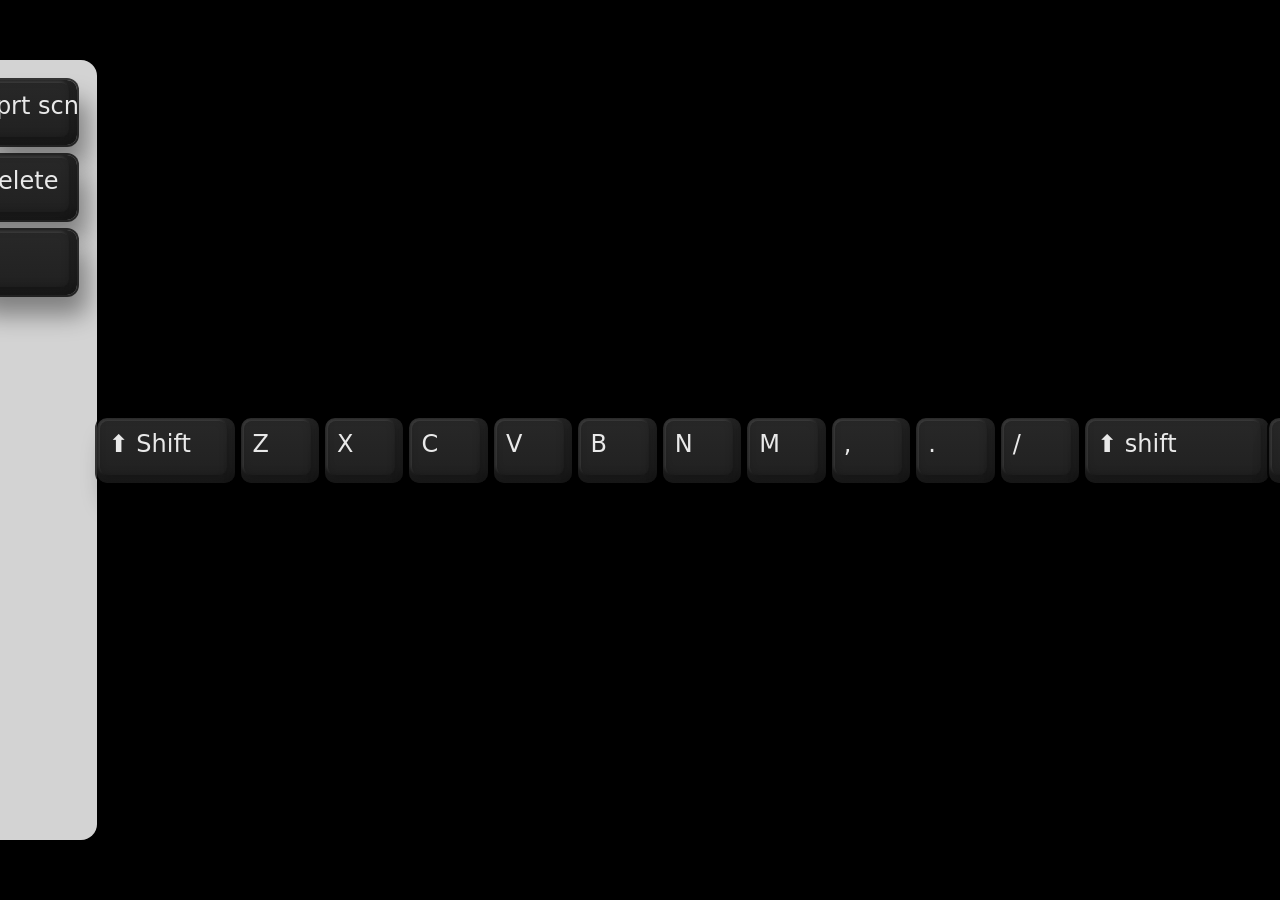
==== keyboard.html @ 51b0d1d2 "error fixed" ====
<!DOCTYPE html>
<html lang="en">

<head>
  <meta charset="UTF-8">
  <meta name="viewport" content="width=device-width, initial-scale=1.0">
  <title>Document</title>
  <link rel="stylesheet" href="keyboard.css">
  <script src="keyboard.js"></script>
</body>
</head>

<body>
  
  <div class="keyboard">
    <div class="row">
      <div class="key">
        <div class="letter">esc</div>
      </div>
      <div class="key">
        <div class="letter">F1</div>
      </div>
      <div class="key">
        <div class="letter">F2</div>
      </div>
      <div class="key">
        <div class="letter">F3</div>
      </div>
      <div class="key">
        <div class="letter">F4</div>
      </div>
      <div class="key">
        <div class="letter">F5</div>
      </div>
      <div class="key">
        <div class="letter">F6</div>
      </div>
      <div class="key">
        <div class="letter">F7</div>
      </div>
      <div class="key">
        <div class="letter">F8</div>
      </div>
      <div class="key">
        <div class="letter">F9</div>
      </div>
      <div class="key">
        <div class="letter">F10</div>
      </div>
      <div class="key">
        <div class="letter">F11</div>
      </div>
      <div class="key">
        <div class="letter">F12</div>
      </div>
      <div class="key print-sc">
        <div class="letter">prt scn</div>
      </div>
    </div>

    <div class="row">
      <div class="key">
        <div class="letter">`</div>
      </div>
      <div class="key">
        <div class="letter">1</div>
      </div>
      <div class="key">
        <div class="letter">2</div>
      </div>
      <div class="key">
        <div class="letter">3</div>
      </div>
      <div class="key">
        <div class="letter">4</div>
      </div>
      <div class="key">
        <div class="letter">5</div>
      </div>
      <div class="key">
        <div class="letter">6</div>
      </div>
      <div class="key">
        <div class="letter">7</div>
      </div>
      <div class="key">
        <div class="letter">8</div>
      </div>
      <div class="key">
        <div class="letter">9</div>
      </div>
      <div class="key">
        <div class="letter">0</div>
      </div>
      <div class="key">
        <div class="letter">-</div>
      </div>
      <div class="key">
        <div class="letter">=</div>
      </div>
      <div class="key delete-key">
        <div class="letter">← delete</div>
      </div>
    </div>

    <div class="row">
      <div class="key tab-key">
        <div class="letter ">tab ⮂</div>
      </div>
      <div class="key">
        <div class="letter">Q</div>
      </div>
      <div class="key">
        <div class="letter">W</div>
      </div>
      <div class="key">
        <div class="letter">E</div>
      </div>
      <div class="key">
        <div class="letter">R</div>
      </div>
      <div class="key">
        <div class="letter">T</div>
      </div>
      <div class="key">
        <div class="letter">Y</div>
      </div>
      <div class="key">
        <div class="letter">U</div>
      </div>
      <div class="key">
        <div class="letter">I</div>
      </div>
      <div class="key">
        <div class="letter">O</div>
      </div>
      <div class="key">
        <div class="letter">P</div>
      </div>
      <div class="key">
        <div class="letter">[</div>
      </div>
      <div class="key">
        <div class="letter">]</div>
      </div>
      <div class="key backslash-key">
        <div class="letter ">\</div>
      </div>
    </div>

    <div class="row">
      <div class="key caps-lock-key">
        <div class="letter ">caps lock</div>
      </div>
      <div class="key">
        <div class="letter">A</div>
      </div>
      <div class="key">
        <div class="letter">S</div>
      </div>
      <div class="key">
        <div class="letter">D</div>
      </div>
      <div class="key">
        <div class="letter">F</div>
      </div>
      <div class="key">
        <div class="letter">G</div>
      </div>
      <div class="key">
        <di>v class="letter">H</div>
      </div>
      <div class="key">
        <div class="letter">J</div>
      </div>
      <div class="key">
        <div class="letter">K</div>
      </div>
      <div class="key">
        <div class="letter">L</div>
      </div>
      <div class="key">
        <div class="letter">;</div>
      </div>
      <div class="key">
        <div class="letter">'</div>
      </div>
      <div class="key return-key">
        <div class="letter">↵ Enter</div>
      </div>
    </div>

    <div class="row">
      <div class="key shift-key">
        <div class="letter">⬆ Shift</div>
      </div>
      <div class="key">
        <div class="letter">Z</div>
      </div>
      <div class="key">
        <div class="letter">X</div>
      </div>
      <div class="key">
        <div class="letter">C</div>
      </div>
      <div class="key">
        <div class="letter">V</div>
      </div>
      <div class="key">
        <div class="letter">B</div>
      </div>
      <div class="key">
        <div class="letter">N</div>
      </div>
      <div class="key">
        <div class="letter">M</div>
      </div>
      <div class="key">
        <div class="letter">,</div>
      </div>
      <div class="key">
        <div class="letter">.</div>
      </div>
      <div class="key">
        <div class="letter">/</div>
      </div>
      <div class="key shift-key-2">
        <div class="letter ">⬆ shift</div>
      </div>
    </div>

    <div class="row">
      <div class="key">
        <div class="letter">Ctrl</div>
      </div>
      <div class="key">
        <div class="letter ">fn</div>
      </div>
      <div class="key">
        <div class="letter">⌥</div>
      </div>
      <div class="key">
        <div class="letter">⌘</div>
      </div>
      <div class="key spacekey">
        <div class="letter ">space</div>
      </div>
      <div class="key">
        <div class="letter">⌘</div>
      </div>
      <div class="key">
        <div class="letter">⌥</div>
      </div>
      <div class="key">
        <div class="letter">◀</div>
      </div>
      <div class="key">
        <div class="letter">▼</div>
      </div>
      <div class="key">
        <div class="letter">▲</div>
      </div>
      <div class="key">
        <div class="letter">▶</div>
      </div>
    </div>
  </div>
</body>
</html>
---- keyboard.css ----
* {
  box-sizing: border-box;
}

body {
  background-color: black;
  display: flex;
  justify-content: center;
  align-items: center;
  min-height: 100vh;
  margin: 0;
  font-family: system-ui, -apple-system, BlinkMacSystemFont, 'Segoe UI', Roboto, Oxygen, Ubuntu, Cantarell, sans-serif;
}

.keyboard {
  display: flex;
  flex-direction: column;
  justify-content: center;
  align-content: center;
  gap: 10px;
  padding: 20px;
  margin: 0 auto;
  border-radius: 16px;
  background-color: #d3d3d3;
  box-shadow: 0 4px 10px rgba(0, 0, 0, 0.15);
  width: 95%;
  max-width: 1400px;
  user-select: none;
}

.row {
  display: flex;
  gap: 6px;
}

.key {
  position: relative;
  width: 100px;
  height: 65px;
  cursor: pointer;
  border-radius: 10px;
  background: linear-gradient(180deg, #282828, #202020);
  box-shadow:
    inset -8px 0 8px rgba(0, 0, 0, 0.15),
    inset 0 -8px 8px rgba(0, 0, 0, 0.25),
    0 0 0 2px rgba(0, 0, 0, 0.75),
    10px 20px 25px rgba(0, 0, 0, 0.4);
  overflow: hidden;
  transition:
    transform 0.1s ease-in-out,
    box-shadow 0.1s ease-in;
  user-select: none;
  -webkit-tap-highlight-color: transparent;

  &::before {
    content: "";
    position: absolute;
    top: 3px;
    left: 3px;
    bottom: 8px;
    right: 8px;
    border-radius: 8px;
    box-shadow:
      -2px -2px 3px rgba(255, 255, 255, 0.1),
      2px 2px 4px rgba(0, 0, 0, 0.2);
    pointer-events: none;
    transition: all 0.1s ease-in-out;
  }

  .letter {
    position: relative;
    z-index: 1;
    left: 12px;
    top: 12px;
    color: #e9e9e9;
    font-size: 24px;
    transition: transform 0.1s ease-in-out;
  }

  &:active, &.pressed {
    transform: translateY(5px);
    box-shadow:
      inset -4px 0 4px rgba(0, 0, 0, 0.1),
      inset 0 -4px 4px rgba(0, 0, 0, 0.15),
      0 0 0 2px rgba(0, 0, 0, 0.5),
      5px 10px 15px rgba(0, 0, 0, 0.3);

    &::before {
      top: 5px;
      left: 5px;
      bottom: 11px;
      right: 11px;
      box-shadow:
        -5px -5px 5px rgba(255, 255, 255, 0.15),
        5px 3px 5px rgba(0, 0, 0, 0.1);
    }

    .letter {
      transform: translateY(1px);
    }
  }
}

/* Key size variations */
.print-sc {
  width: 120px;
}

.delete-key {
  width: 180px;
}

.spacekey {
  width: 50%;
}

.tab-key {
  width: 10%;
}

.return-key, .shift-key {
  width: 15%;
}

.caps-lock-key, .backslash-key {
  width: 12%;
}

.shift-key-2 {
  width: 20%;
}

@media (max-width: 678px) {
  .keyboard {
    transform: rotate(90deg);
    gap: 6px;
    padding: 10px;
    width: 85%;
  }

  .key {
    width: 42.5px;
    height: 21.25px;
    border-radius: 6px;

    .letter {
      left: 5px;
      top: 2px;
      font-size: 11px;
    }
  }

  .print-sc {
    width: 55px;
    padding: 2px;
  }

  .delete-key {
    width: 75px;
  }
}
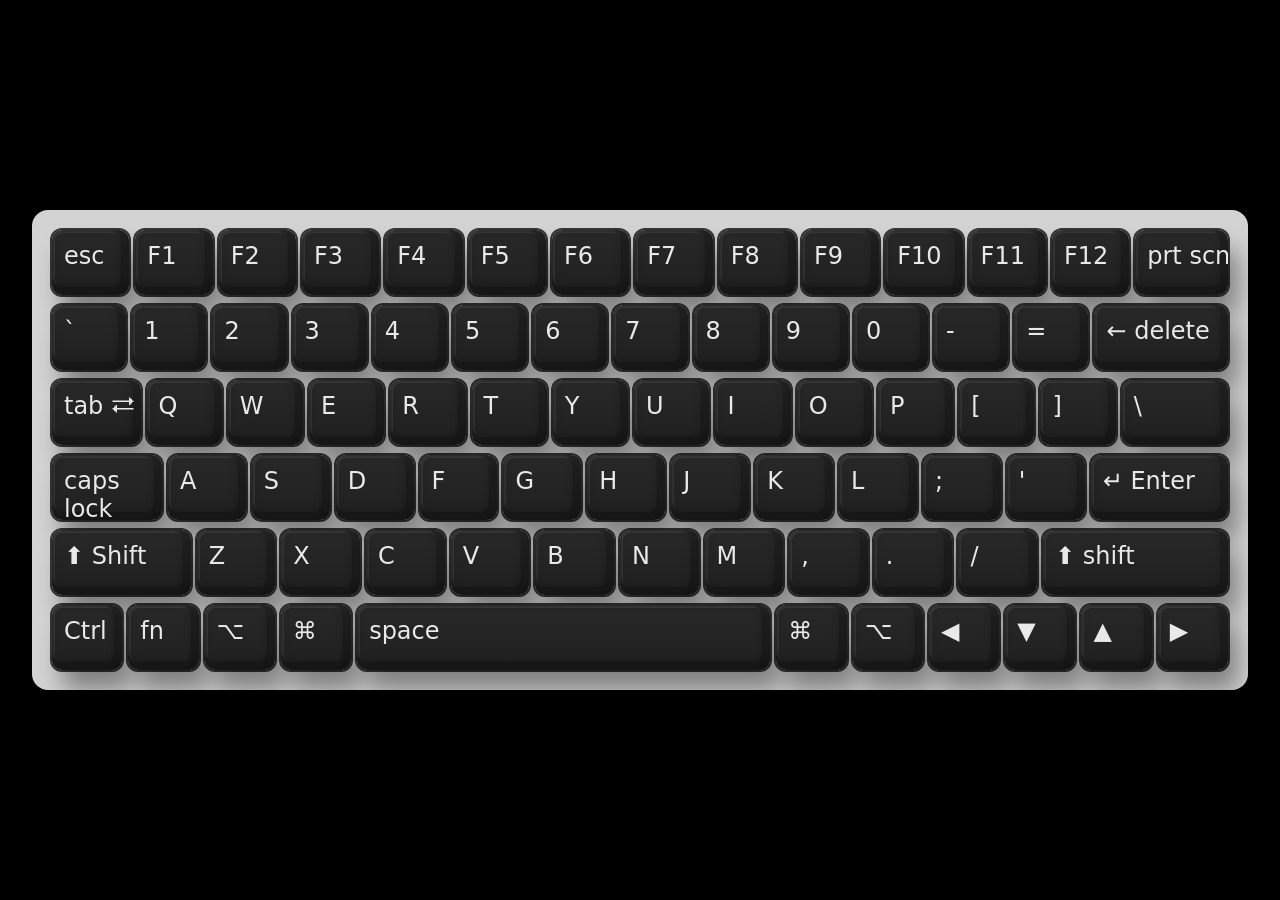
==== commit 0a7c731a: "error fixed" ====
--- a/keyboard.html
+++ b/keyboard.html
@@ -6,261 +6,260 @@
   <meta name="viewport" content="width=device-width, initial-scale=1.0">
   <title>Document</title>
   <link rel="stylesheet" href="keyboard.css">
-  <script src="keyboard.js"></script>
-</body>
+  <script src="keyboard.js" defer></script>
 </head>
 
 <body>
   
   <div class="keyboard">
     <div class="row">
-      <div class="key">
+      <div class="key" data-code="Escape">
         <div class="letter">esc</div>
       </div>
-      <div class="key">
+      <div class="key" data-code="F1">
         <div class="letter">F1</div>
       </div>
-      <div class="key">
+      <div class="key" data-code="F2">
         <div class="letter">F2</div>
       </div>
-      <div class="key">
+      <div class="key" data-code="F3">
         <div class="letter">F3</div>
       </div>
-      <div class="key">
+      <div class="key" data-code="F4">
         <div class="letter">F4</div>
       </div>
-      <div class="key">
+      <div class="key" data-code="F5">
         <div class="letter">F5</div>
       </div>
-      <div class="key">
+      <div class="key" data-code="F6">
         <div class="letter">F6</div>
       </div>
-      <div class="key">
+      <div class="key" data-code="F7">
         <div class="letter">F7</div>
       </div>
-      <div class="key">
+      <div class="key" data-code="F8">
         <div class="letter">F8</div>
       </div>
-      <div class="key">
+      <div class="key" data-code="F9">
         <div class="letter">F9</div>
       </div>
-      <div class="key">
+      <div class="key" data-code="F10">
         <div class="letter">F10</div>
       </div>
-      <div class="key">
+      <div class="key" data-code="F11">
         <div class="letter">F11</div>
       </div>
-      <div class="key">
+      <div class="key" data-code="F12">
         <div class="letter">F12</div>
       </div>
-      <div class="key print-sc">
+      <div class="key print-sc" data-code="PrintScreen">
         <div class="letter">prt scn</div>
       </div>
     </div>
 
     <div class="row">
-      <div class="key">
+      <div class="key" data-code="Backquote">
         <div class="letter">`</div>
       </div>
-      <div class="key">
+      <div class="key" data-code="Digit1">
         <div class="letter">1</div>
       </div>
-      <div class="key">
+      <div class="key" data-code="Digit2">
         <div class="letter">2</div>
       </div>
-      <div class="key">
+      <div class="key" data-code="Digit3">
         <div class="letter">3</div>
       </div>
-      <div class="key">
+      <div class="key" data-code="Digit4">
         <div class="letter">4</div>
       </div>
-      <div class="key">
+      <div class="key" data-code="Digit5">
         <div class="letter">5</div>
       </div>
-      <div class="key">
+      <div class="key" data-code="Digit6">
         <div class="letter">6</div>
       </div>
-      <div class="key">
+      <div class="key" data-code="Digit7">
         <div class="letter">7</div>
       </div>
-      <div class="key">
+      <div class="key" data-code="Digit8">
         <div class="letter">8</div>
       </div>
-      <div class="key">
+      <div class="key" data-code="Digit9">
         <div class="letter">9</div>
       </div>
-      <div class="key">
+      <div class="key" data-code="Digit0">
         <div class="letter">0</div>
       </div>
-      <div class="key">
+      <div class="key" data-code="Minus">
         <div class="letter">-</div>
       </div>
-      <div class="key">
+      <div class="key" data-code="Equal">
         <div class="letter">=</div>
       </div>
-      <div class="key delete-key">
+      <div class="key delete-key" data-code="Backspace">
         <div class="letter">← delete</div>
       </div>
     </div>
 
     <div class="row">
-      <div class="key tab-key">
-        <div class="letter ">tab ⮂</div>
-      </div>
-      <div class="key">
+      <div class="key tab-key" data-code="Tab">
+        <div class="letter">tab ⮂</div>
+      </div>
+      <div class="key" data-code="KeyQ">
         <div class="letter">Q</div>
       </div>
-      <div class="key">
+      <div class="key" data-code="KeyW">
         <div class="letter">W</div>
       </div>
-      <div class="key">
+      <div class="key" data-code="KeyE">
         <div class="letter">E</div>
       </div>
-      <div class="key">
+      <div class="key" data-code="KeyR">
         <div class="letter">R</div>
       </div>
-      <div class="key">
+      <div class="key" data-code="KeyT">
         <div class="letter">T</div>
       </div>
-      <div class="key">
+      <div class="key" data-code="KeyY">
         <div class="letter">Y</div>
       </div>
-      <div class="key">
+      <div class="key" data-code="KeyU">
         <div class="letter">U</div>
       </div>
-      <div class="key">
+      <div class="key" data-code="KeyI">
         <div class="letter">I</div>
       </div>
-      <div class="key">
+      <div class="key" data-code="KeyO">
         <div class="letter">O</div>
       </div>
-      <div class="key">
+      <div class="key" data-code="KeyP">
         <div class="letter">P</div>
       </div>
-      <div class="key">
+      <div class="key" data-code="BracketLeft">
         <div class="letter">[</div>
       </div>
-      <div class="key">
+      <div class="key" data-code="BracketRight">
         <div class="letter">]</div>
       </div>
-      <div class="key backslash-key">
-        <div class="letter ">\</div>
-      </div>
-    </div>
-
-    <div class="row">
-      <div class="key caps-lock-key">
-        <div class="letter ">caps lock</div>
-      </div>
-      <div class="key">
+      <div class="key backslash-key" data-code="Backslash">
+        <div class="letter">\</div>
+      </div>
+    </div>
+
+    <div class="row">
+      <div class="key caps-lock-key" data-code="CapsLock">
+        <div class="letter">caps lock</div>
+      </div>
+      <div class="key" data-code="KeyA">
         <div class="letter">A</div>
       </div>
-      <div class="key">
+      <div class="key" data-code="KeyS">
         <div class="letter">S</div>
       </div>
-      <div class="key">
+      <div class="key" data-code="KeyD">
         <div class="letter">D</div>
       </div>
-      <div class="key">
+      <div class="key" data-code="KeyF">
         <div class="letter">F</div>
       </div>
-      <div class="key">
+      <div class="key" data-code="KeyG">
         <div class="letter">G</div>
       </div>
-      <div class="key">
-        <di>v class="letter">H</div>
-      </div>
-      <div class="key">
+      <div class="key" data-code="KeyH">
+        <div class="letter">H</div>
+      </div>
+      <div class="key" data-code="KeyJ">
         <div class="letter">J</div>
       </div>
-      <div class="key">
+      <div class="key" data-code="KeyK">
         <div class="letter">K</div>
       </div>
-      <div class="key">
+      <div class="key" data-code="KeyL">
         <div class="letter">L</div>
       </div>
-      <div class="key">
+      <div class="key" data-code="Semicolon">
         <div class="letter">;</div>
       </div>
-      <div class="key">
+      <div class="key" data-code="Quote">
         <div class="letter">'</div>
       </div>
-      <div class="key return-key">
+      <div class="key return-key" data-code="Enter">
         <div class="letter">↵ Enter</div>
       </div>
     </div>
 
     <div class="row">
-      <div class="key shift-key">
+      <div class="key shift-key" data-code="ShiftLeft">
         <div class="letter">⬆ Shift</div>
       </div>
-      <div class="key">
+      <div class="key" data-code="KeyZ">
         <div class="letter">Z</div>
       </div>
-      <div class="key">
+      <div class="key" data-code="KeyX">
         <div class="letter">X</div>
       </div>
-      <div class="key">
+      <div class="key" data-code="KeyC">
         <div class="letter">C</div>
       </div>
-      <div class="key">
+      <div class="key" data-code="KeyV">
         <div class="letter">V</div>
       </div>
-      <div class="key">
+      <div class="key" data-code="KeyB">
         <div class="letter">B</div>
       </div>
-      <div class="key">
+      <div class="key" data-code="KeyN">
         <div class="letter">N</div>
       </div>
-      <div class="key">
+      <div class="key" data-code="KeyM">
         <div class="letter">M</div>
       </div>
-      <div class="key">
+      <div class="key" data-code="Comma">
         <div class="letter">,</div>
       </div>
-      <div class="key">
+      <div class="key" data-code="Period">
         <div class="letter">.</div>
       </div>
-      <div class="key">
+      <div class="key" data-code="Slash">
         <div class="letter">/</div>
       </div>
-      <div class="key shift-key-2">
-        <div class="letter ">⬆ shift</div>
-      </div>
-    </div>
-
-    <div class="row">
-      <div class="key">
+      <div class="key shift-key-2" data-code="ShiftRight">
+        <div class="letter">⬆ shift</div>
+      </div>
+    </div>
+
+    <div class="row">
+      <div class="key" data-code="ControlLeft">
         <div class="letter">Ctrl</div>
       </div>
-      <div class="key">
-        <div class="letter ">fn</div>
-      </div>
-      <div class="key">
+      <div class="key" data-code="Fn">
+        <div class="letter">fn</div>
+      </div>
+      <div class="key" data-code="AltLeft">
         <div class="letter">⌥</div>
       </div>
-      <div class="key">
+      <div class="key" data-code="MetaLeft">
         <div class="letter">⌘</div>
       </div>
-      <div class="key spacekey">
-        <div class="letter ">space</div>
-      </div>
-      <div class="key">
+      <div class="key spacekey" data-code="Space">
+        <div class="letter">space</div>
+      </div>
+      <div class="key" data-code="MetaRight">
         <div class="letter">⌘</div>
       </div>
-      <div class="key">
+      <div class="key" data-code="AltRight">
         <div class="letter">⌥</div>
       </div>
-      <div class="key">
+      <div class="key" data-code="ArrowLeft">
         <div class="letter">◀</div>
       </div>
-      <div class="key">
+      <div class="key" data-code="ArrowDown">
         <div class="letter">▼</div>
       </div>
-      <div class="key">
+      <div class="key" data-code="ArrowUp">
         <div class="letter">▲</div>
       </div>
-      <div class="key">
+      <div class="key" data-code="ArrowRight">
         <div class="letter">▶</div>
       </div>
     </div>
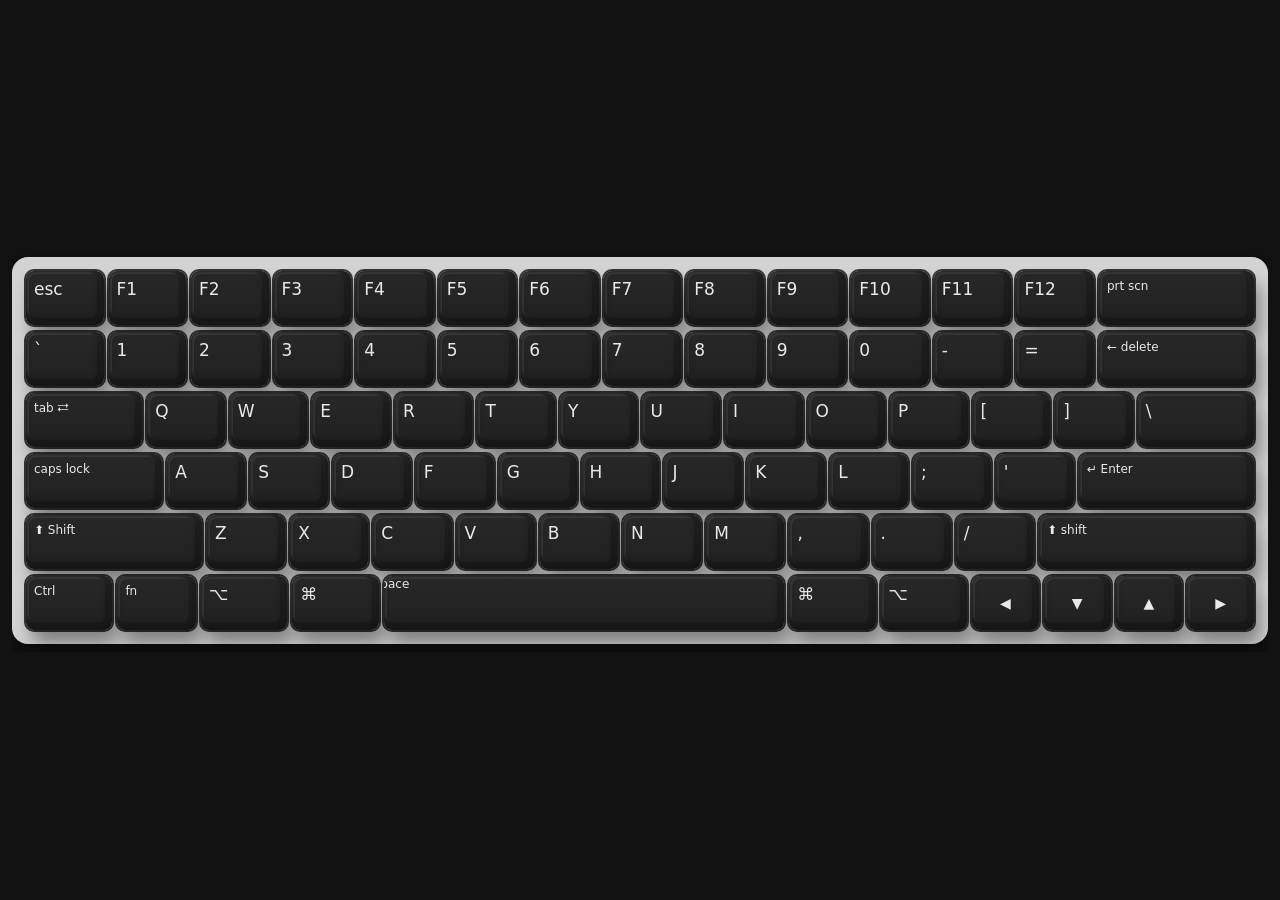
==== commit 99353029: "error fixed" ====
--- a/keyboard.html
+++ b/keyboard.html
@@ -4,263 +4,266 @@
 <head>
   <meta charset="UTF-8">
   <meta name="viewport" content="width=device-width, initial-scale=1.0">
-  <title>Document</title>
+  <title>CSS Mechanical Keyboard</title>
   <link rel="stylesheet" href="keyboard.css">
   <script src="keyboard.js" defer></script>
 </head>
 
 <body>
   
-  <div class="keyboard">
-    <div class="row">
-      <div class="key" data-code="Escape">
-        <div class="letter">esc</div>
-      </div>
-      <div class="key" data-code="F1">
-        <div class="letter">F1</div>
-      </div>
-      <div class="key" data-code="F2">
-        <div class="letter">F2</div>
-      </div>
-      <div class="key" data-code="F3">
-        <div class="letter">F3</div>
-      </div>
-      <div class="key" data-code="F4">
-        <div class="letter">F4</div>
-      </div>
-      <div class="key" data-code="F5">
-        <div class="letter">F5</div>
-      </div>
-      <div class="key" data-code="F6">
-        <div class="letter">F6</div>
-      </div>
-      <div class="key" data-code="F7">
-        <div class="letter">F7</div>
-      </div>
-      <div class="key" data-code="F8">
-        <div class="letter">F8</div>
-      </div>
-      <div class="key" data-code="F9">
-        <div class="letter">F9</div>
-      </div>
-      <div class="key" data-code="F10">
-        <div class="letter">F10</div>
-      </div>
-      <div class="key" data-code="F11">
-        <div class="letter">F11</div>
-      </div>
-      <div class="key" data-code="F12">
-        <div class="letter">F12</div>
-      </div>
-      <div class="key print-sc" data-code="PrintScreen">
-        <div class="letter">prt scn</div>
-      </div>
-    </div>
-
-    <div class="row">
-      <div class="key" data-code="Backquote">
-        <div class="letter">`</div>
-      </div>
-      <div class="key" data-code="Digit1">
-        <div class="letter">1</div>
-      </div>
-      <div class="key" data-code="Digit2">
-        <div class="letter">2</div>
-      </div>
-      <div class="key" data-code="Digit3">
-        <div class="letter">3</div>
-      </div>
-      <div class="key" data-code="Digit4">
-        <div class="letter">4</div>
-      </div>
-      <div class="key" data-code="Digit5">
-        <div class="letter">5</div>
-      </div>
-      <div class="key" data-code="Digit6">
-        <div class="letter">6</div>
-      </div>
-      <div class="key" data-code="Digit7">
-        <div class="letter">7</div>
-      </div>
-      <div class="key" data-code="Digit8">
-        <div class="letter">8</div>
-      </div>
-      <div class="key" data-code="Digit9">
-        <div class="letter">9</div>
-      </div>
-      <div class="key" data-code="Digit0">
-        <div class="letter">0</div>
-      </div>
-      <div class="key" data-code="Minus">
-        <div class="letter">-</div>
-      </div>
-      <div class="key" data-code="Equal">
-        <div class="letter">=</div>
-      </div>
-      <div class="key delete-key" data-code="Backspace">
-        <div class="letter">← delete</div>
-      </div>
-    </div>
-
-    <div class="row">
-      <div class="key tab-key" data-code="Tab">
-        <div class="letter">tab ⮂</div>
-      </div>
-      <div class="key" data-code="KeyQ">
-        <div class="letter">Q</div>
-      </div>
-      <div class="key" data-code="KeyW">
-        <div class="letter">W</div>
-      </div>
-      <div class="key" data-code="KeyE">
-        <div class="letter">E</div>
-      </div>
-      <div class="key" data-code="KeyR">
-        <div class="letter">R</div>
-      </div>
-      <div class="key" data-code="KeyT">
-        <div class="letter">T</div>
-      </div>
-      <div class="key" data-code="KeyY">
-        <div class="letter">Y</div>
-      </div>
-      <div class="key" data-code="KeyU">
-        <div class="letter">U</div>
-      </div>
-      <div class="key" data-code="KeyI">
-        <div class="letter">I</div>
-      </div>
-      <div class="key" data-code="KeyO">
-        <div class="letter">O</div>
-      </div>
-      <div class="key" data-code="KeyP">
-        <div class="letter">P</div>
-      </div>
-      <div class="key" data-code="BracketLeft">
-        <div class="letter">[</div>
-      </div>
-      <div class="key" data-code="BracketRight">
-        <div class="letter">]</div>
-      </div>
-      <div class="key backslash-key" data-code="Backslash">
-        <div class="letter">\</div>
-      </div>
-    </div>
-
-    <div class="row">
-      <div class="key caps-lock-key" data-code="CapsLock">
-        <div class="letter">caps lock</div>
-      </div>
-      <div class="key" data-code="KeyA">
-        <div class="letter">A</div>
-      </div>
-      <div class="key" data-code="KeyS">
-        <div class="letter">S</div>
-      </div>
-      <div class="key" data-code="KeyD">
-        <div class="letter">D</div>
-      </div>
-      <div class="key" data-code="KeyF">
-        <div class="letter">F</div>
-      </div>
-      <div class="key" data-code="KeyG">
-        <div class="letter">G</div>
-      </div>
-      <div class="key" data-code="KeyH">
-        <div class="letter">H</div>
-      </div>
-      <div class="key" data-code="KeyJ">
-        <div class="letter">J</div>
-      </div>
-      <div class="key" data-code="KeyK">
-        <div class="letter">K</div>
-      </div>
-      <div class="key" data-code="KeyL">
-        <div class="letter">L</div>
-      </div>
-      <div class="key" data-code="Semicolon">
-        <div class="letter">;</div>
-      </div>
-      <div class="key" data-code="Quote">
-        <div class="letter">'</div>
-      </div>
-      <div class="key return-key" data-code="Enter">
-        <div class="letter">↵ Enter</div>
-      </div>
-    </div>
-
-    <div class="row">
-      <div class="key shift-key" data-code="ShiftLeft">
-        <div class="letter">⬆ Shift</div>
-      </div>
-      <div class="key" data-code="KeyZ">
-        <div class="letter">Z</div>
-      </div>
-      <div class="key" data-code="KeyX">
-        <div class="letter">X</div>
-      </div>
-      <div class="key" data-code="KeyC">
-        <div class="letter">C</div>
-      </div>
-      <div class="key" data-code="KeyV">
-        <div class="letter">V</div>
-      </div>
-      <div class="key" data-code="KeyB">
-        <div class="letter">B</div>
-      </div>
-      <div class="key" data-code="KeyN">
-        <div class="letter">N</div>
-      </div>
-      <div class="key" data-code="KeyM">
-        <div class="letter">M</div>
-      </div>
-      <div class="key" data-code="Comma">
-        <div class="letter">,</div>
-      </div>
-      <div class="key" data-code="Period">
-        <div class="letter">.</div>
-      </div>
-      <div class="key" data-code="Slash">
-        <div class="letter">/</div>
-      </div>
-      <div class="key shift-key-2" data-code="ShiftRight">
-        <div class="letter">⬆ shift</div>
-      </div>
-    </div>
-
-    <div class="row">
-      <div class="key" data-code="ControlLeft">
-        <div class="letter">Ctrl</div>
-      </div>
-      <div class="key" data-code="Fn">
-        <div class="letter">fn</div>
-      </div>
-      <div class="key" data-code="AltLeft">
-        <div class="letter">⌥</div>
-      </div>
-      <div class="key" data-code="MetaLeft">
-        <div class="letter">⌘</div>
-      </div>
-      <div class="key spacekey" data-code="Space">
-        <div class="letter">space</div>
-      </div>
-      <div class="key" data-code="MetaRight">
-        <div class="letter">⌘</div>
-      </div>
-      <div class="key" data-code="AltRight">
-        <div class="letter">⌥</div>
-      </div>
-      <div class="key" data-code="ArrowLeft">
-        <div class="letter">◀</div>
-      </div>
-      <div class="key" data-code="ArrowDown">
-        <div class="letter">▼</div>
-      </div>
-      <div class="key" data-code="ArrowUp">
-        <div class="letter">▲</div>
-      </div>
-      <div class="key" data-code="ArrowRight">
-        <div class="letter">▶</div>
+  <div class="keyboard-wrapper">
+    <div class="mobile-hint">📱 Rotate to landscape or scroll horizontally for full view</div>
+    <div class="keyboard">
+      <div class="row">
+        <div class="key" data-code="Escape">
+          <div class="letter">esc</div>
+        </div>
+        <div class="key" data-code="F1">
+          <div class="letter">F1</div>
+        </div>
+        <div class="key" data-code="F2">
+          <div class="letter">F2</div>
+        </div>
+        <div class="key" data-code="F3">
+          <div class="letter">F3</div>
+        </div>
+        <div class="key" data-code="F4">
+          <div class="letter">F4</div>
+        </div>
+        <div class="key" data-code="F5">
+          <div class="letter">F5</div>
+        </div>
+        <div class="key" data-code="F6">
+          <div class="letter">F6</div>
+        </div>
+        <div class="key" data-code="F7">
+          <div class="letter">F7</div>
+        </div>
+        <div class="key" data-code="F8">
+          <div class="letter">F8</div>
+        </div>
+        <div class="key" data-code="F9">
+          <div class="letter">F9</div>
+        </div>
+        <div class="key" data-code="F10">
+          <div class="letter">F10</div>
+        </div>
+        <div class="key" data-code="F11">
+          <div class="letter">F11</div>
+        </div>
+        <div class="key" data-code="F12">
+          <div class="letter">F12</div>
+        </div>
+        <div class="key print-sc" data-code="PrintScreen">
+          <div class="letter">prt scn</div>
+        </div>
+      </div>
+
+      <div class="row">
+        <div class="key" data-code="Backquote">
+          <div class="letter">`</div>
+        </div>
+        <div class="key" data-code="Digit1">
+          <div class="letter">1</div>
+        </div>
+        <div class="key" data-code="Digit2">
+          <div class="letter">2</div>
+        </div>
+        <div class="key" data-code="Digit3">
+          <div class="letter">3</div>
+        </div>
+        <div class="key" data-code="Digit4">
+          <div class="letter">4</div>
+        </div>
+        <div class="key" data-code="Digit5">
+          <div class="letter">5</div>
+        </div>
+        <div class="key" data-code="Digit6">
+          <div class="letter">6</div>
+        </div>
+        <div class="key" data-code="Digit7">
+          <div class="letter">7</div>
+        </div>
+        <div class="key" data-code="Digit8">
+          <div class="letter">8</div>
+        </div>
+        <div class="key" data-code="Digit9">
+          <div class="letter">9</div>
+        </div>
+        <div class="key" data-code="Digit0">
+          <div class="letter">0</div>
+        </div>
+        <div class="key" data-code="Minus">
+          <div class="letter">-</div>
+        </div>
+        <div class="key" data-code="Equal">
+          <div class="letter">=</div>
+        </div>
+        <div class="key delete-key" data-code="Backspace">
+          <div class="letter">← delete</div>
+        </div>
+      </div>
+
+      <div class="row">
+        <div class="key tab-key" data-code="Tab">
+          <div class="letter">tab ⮂</div>
+        </div>
+        <div class="key" data-code="KeyQ">
+          <div class="letter">Q</div>
+        </div>
+        <div class="key" data-code="KeyW">
+          <div class="letter">W</div>
+        </div>
+        <div class="key" data-code="KeyE">
+          <div class="letter">E</div>
+        </div>
+        <div class="key" data-code="KeyR">
+          <div class="letter">R</div>
+        </div>
+        <div class="key" data-code="KeyT">
+          <div class="letter">T</div>
+        </div>
+        <div class="key" data-code="KeyY">
+          <div class="letter">Y</div>
+        </div>
+        <div class="key" data-code="KeyU">
+          <div class="letter">U</div>
+        </div>
+        <div class="key" data-code="KeyI">
+          <div class="letter">I</div>
+        </div>
+        <div class="key" data-code="KeyO">
+          <div class="letter">O</div>
+        </div>
+        <div class="key" data-code="KeyP">
+          <div class="letter">P</div>
+        </div>
+        <div class="key" data-code="BracketLeft">
+          <div class="letter">[</div>
+        </div>
+        <div class="key" data-code="BracketRight">
+          <div class="letter">]</div>
+        </div>
+        <div class="key backslash-key" data-code="Backslash">
+          <div class="letter">\</div>
+        </div>
+      </div>
+
+      <div class="row">
+        <div class="key caps-lock-key" data-code="CapsLock">
+          <div class="letter">caps lock</div>
+        </div>
+        <div class="key" data-code="KeyA">
+          <div class="letter">A</div>
+        </div>
+        <div class="key" data-code="KeyS">
+          <div class="letter">S</div>
+        </div>
+        <div class="key" data-code="KeyD">
+          <div class="letter">D</div>
+        </div>
+        <div class="key" data-code="KeyF">
+          <div class="letter">F</div>
+        </div>
+        <div class="key" data-code="KeyG">
+          <div class="letter">G</div>
+        </div>
+        <div class="key" data-code="KeyH">
+          <div class="letter">H</div>
+        </div>
+        <div class="key" data-code="KeyJ">
+          <div class="letter">J</div>
+        </div>
+        <div class="key" data-code="KeyK">
+          <div class="letter">K</div>
+        </div>
+        <div class="key" data-code="KeyL">
+          <div class="letter">L</div>
+        </div>
+        <div class="key" data-code="Semicolon">
+          <div class="letter">;</div>
+        </div>
+        <div class="key" data-code="Quote">
+          <div class="letter">'</div>
+        </div>
+        <div class="key return-key" data-code="Enter">
+          <div class="letter">↵ Enter</div>
+        </div>
+      </div>
+
+      <div class="row">
+        <div class="key shift-key" data-code="ShiftLeft">
+          <div class="letter">⬆ Shift</div>
+        </div>
+        <div class="key" data-code="KeyZ">
+          <div class="letter">Z</div>
+        </div>
+        <div class="key" data-code="KeyX">
+          <div class="letter">X</div>
+        </div>
+        <div class="key" data-code="KeyC">
+          <div class="letter">C</div>
+        </div>
+        <div class="key" data-code="KeyV">
+          <div class="letter">V</div>
+        </div>
+        <div class="key" data-code="KeyB">
+          <div class="letter">B</div>
+        </div>
+        <div class="key" data-code="KeyN">
+          <div class="letter">N</div>
+        </div>
+        <div class="key" data-code="KeyM">
+          <div class="letter">M</div>
+        </div>
+        <div class="key" data-code="Comma">
+          <div class="letter">,</div>
+        </div>
+        <div class="key" data-code="Period">
+          <div class="letter">.</div>
+        </div>
+        <div class="key" data-code="Slash">
+          <div class="letter">/</div>
+        </div>
+        <div class="key shift-key-2" data-code="ShiftRight">
+          <div class="letter">⬆ shift</div>
+        </div>
+      </div>
+
+      <div class="row">
+        <div class="key" data-code="ControlLeft">
+          <div class="letter">Ctrl</div>
+        </div>
+        <div class="key" data-code="Fn">
+          <div class="letter">fn</div>
+        </div>
+        <div class="key" data-code="AltLeft">
+          <div class="letter">⌥</div>
+        </div>
+        <div class="key" data-code="MetaLeft">
+          <div class="letter">⌘</div>
+        </div>
+        <div class="key spacekey" data-code="Space">
+          <div class="letter">space</div>
+        </div>
+        <div class="key" data-code="MetaRight">
+          <div class="letter">⌘</div>
+        </div>
+        <div class="key" data-code="AltRight">
+          <div class="letter">⌥</div>
+        </div>
+        <div class="key" data-code="ArrowLeft">
+          <div class="letter">◀</div>
+        </div>
+        <div class="key" data-code="ArrowDown">
+          <div class="letter">▼</div>
+        </div>
+        <div class="key" data-code="ArrowUp">
+          <div class="letter">▲</div>
+        </div>
+        <div class="key" data-code="ArrowRight">
+          <div class="letter">▶</div>
+        </div>
       </div>
     </div>
   </div>
--- a/keyboard.css
+++ b/keyboard.css
@@ -3,13 +3,36 @@
 }
 
 body {
-  background-color: black;
+  background-color: #121212;
   display: flex;
   justify-content: center;
   align-items: center;
   min-height: 100vh;
   margin: 0;
+  padding: 12px;
   font-family: system-ui, -apple-system, BlinkMacSystemFont, 'Segoe UI', Roboto, Oxygen, Ubuntu, Cantarell, sans-serif;
+  overflow-x: hidden;
+}
+
+.keyboard-wrapper {
+  width: 100%;
+  max-width: 100%;
+  display: flex;
+  flex-direction: column;
+  align-items: center;
+  justify-content: center;
+  overflow-x: auto;
+  -webkit-overflow-scrolling: touch;
+  padding: 8px 0;
+}
+
+.mobile-hint {
+  display: none;
+  color: #a0a0a0;
+  font-size: 13px;
+  margin-bottom: 10px;
+  text-align: center;
+  letter-spacing: 0.3px;
 }
 
 .keyboard {
@@ -17,38 +40,40 @@
   flex-direction: column;
   justify-content: center;
   align-content: center;
-  gap: 10px;
-  padding: 20px;
+  gap: 8px;
+  padding: 18px;
   margin: 0 auto;
   border-radius: 16px;
   background-color: #d3d3d3;
-  box-shadow: 0 4px 10px rgba(0, 0, 0, 0.15);
-  width: 95%;
-  max-width: 1400px;
+  box-shadow: 0 8px 24px rgba(0, 0, 0, 0.4);
+  width: 100%;
+  max-width: 1350px;
   user-select: none;
 }
 
 .row {
   display: flex;
+  width: 100%;
   gap: 6px;
 }
 
 .key {
   position: relative;
-  width: 100px;
-  height: 65px;
+  flex: 1;
+  min-width: 0;
+  height: 62px;
   cursor: pointer;
-  border-radius: 10px;
+  border-radius: 9px;
   background: linear-gradient(180deg, #282828, #202020);
   box-shadow:
-    inset -8px 0 8px rgba(0, 0, 0, 0.15),
-    inset 0 -8px 8px rgba(0, 0, 0, 0.25),
+    inset -6px 0 6px rgba(0, 0, 0, 0.15),
+    inset 0 -6px 6px rgba(0, 0, 0, 0.25),
     0 0 0 2px rgba(0, 0, 0, 0.75),
-    10px 20px 25px rgba(0, 0, 0, 0.4);
+    6px 14px 18px rgba(0, 0, 0, 0.4);
   overflow: hidden;
   transition:
-    transform 0.1s ease-in-out,
-    box-shadow 0.1s ease-in;
+    transform 0.08s ease-in-out,
+    box-shadow 0.08s ease-in;
   user-select: none;
   -webkit-tap-highlight-color: transparent;
 
@@ -57,42 +82,44 @@
     position: absolute;
     top: 3px;
     left: 3px;
-    bottom: 8px;
-    right: 8px;
-    border-radius: 8px;
+    bottom: 7px;
+    right: 7px;
+    border-radius: 7px;
     box-shadow:
       -2px -2px 3px rgba(255, 255, 255, 0.1),
       2px 2px 4px rgba(0, 0, 0, 0.2);
     pointer-events: none;
-    transition: all 0.1s ease-in-out;
+    transition: all 0.08s ease-in-out;
   }
 
   .letter {
-    position: relative;
+    position: absolute;
     z-index: 1;
-    left: 12px;
-    top: 12px;
+    left: 10px;
+    top: 10px;
     color: #e9e9e9;
-    font-size: 24px;
-    transition: transform 0.1s ease-in-out;
+    font-size: 20px;
+    white-space: nowrap;
+    pointer-events: none;
+    transition: transform 0.08s ease-in-out;
   }
 
   &:active, &.pressed {
-    transform: translateY(5px);
+    transform: translateY(4px);
     box-shadow:
-      inset -4px 0 4px rgba(0, 0, 0, 0.1),
-      inset 0 -4px 4px rgba(0, 0, 0, 0.15),
+      inset -3px 0 3px rgba(0, 0, 0, 0.1),
+      inset 0 -3px 3px rgba(0, 0, 0, 0.15),
       0 0 0 2px rgba(0, 0, 0, 0.5),
-      5px 10px 15px rgba(0, 0, 0, 0.3);
+      3px 6px 10px rgba(0, 0, 0, 0.3);
 
     &::before {
-      top: 5px;
-      left: 5px;
-      bottom: 11px;
-      right: 11px;
+      top: 4px;
+      left: 4px;
+      bottom: 9px;
+      right: 9px;
       box-shadow:
-        -5px -5px 5px rgba(255, 255, 255, 0.15),
-        5px 3px 5px rgba(0, 0, 0, 0.1);
+        -3px -3px 4px rgba(255, 255, 255, 0.15),
+        3px 2px 4px rgba(0, 0, 0, 0.1);
     }
 
     .letter {
@@ -101,61 +128,256 @@
   }
 }
 
-/* Key size variations */
-.print-sc {
-  width: 120px;
-}
-
+/* Key size proportional flex weights (Exact 15.0 units per row) */
+.print-sc,
 .delete-key {
-  width: 180px;
+  flex: 2;
+}
+
+.tab-key,
+.backslash-key {
+  flex: 1.5;
+}
+
+.caps-lock-key {
+  flex: 1.75;
+}
+
+.return-key,
+.shift-key {
+  flex: 2.25;
+}
+
+.shift-key-2 {
+  flex: 2.75;
 }
 
 .spacekey {
-  width: 50%;
-}
-
-.tab-key {
-  width: 10%;
-}
-
-.return-key, .shift-key {
-  width: 15%;
-}
-
-.caps-lock-key, .backslash-key {
-  width: 12%;
-}
-
-.shift-key-2 {
-  width: 20%;
-}
-
-@media (max-width: 678px) {
+  flex: 5.1;
+}
+
+.key[data-code="ControlLeft"],
+.key[data-code="AltLeft"],
+.key[data-code="MetaLeft"],
+.key[data-code="MetaRight"],
+.key[data-code="AltRight"] {
+  flex: 1.1;
+}
+
+.key[data-code="Fn"] {
+  flex: 1;
+}
+
+.key[data-code="ArrowLeft"],
+.key[data-code="ArrowDown"],
+.key[data-code="ArrowUp"],
+.key[data-code="ArrowRight"] {
+  flex: 0.85;
+}
+
+/* Modifier labels typography (smaller font for multi-letter keys) */
+.print-sc .letter,
+.delete-key .letter,
+.tab-key .letter,
+.caps-lock-key .letter,
+.return-key .letter,
+.shift-key .letter,
+.shift-key-2 .letter,
+.key[data-code="ControlLeft"] .letter,
+.key[data-code="Fn"] .letter,
+.spacekey .letter {
+  font-size: 14px;
+  font-weight: 500;
+}
+
+/* Center arrow keys & space */
+.spacekey .letter {
+  left: 50%;
+  top: 50%;
+  transform: translate(-50%, -50%);
+}
+
+.spacekey:active .letter,
+.spacekey.pressed .letter {
+  transform: translate(-50%, calc(-50% + 1px));
+}
+
+.key[data-code^="Arrow"] .letter {
+  left: 50%;
+  top: 50%;
+  transform: translate(-50%, -50%);
+  font-size: 16px;
+}
+
+.key[data-code^="Arrow"]:active .letter,
+.key[data-code^="Arrow"].pressed .letter {
+  transform: translate(-50%, calc(-50% + 1px));
+}
+
+/* =========================================================
+   1. LAPTOPS & SMALL DESKTOPS (1024px - 1300px)
+   ========================================================= */
+@media (max-width: 1300px) {
   .keyboard {
-    transform: rotate(90deg);
+    padding: 14px;
+    gap: 7px;
+  }
+
+  .row {
+    gap: 5px;
+  }
+
+  .key {
+    height: 54px;
+    border-radius: 8px;
+
+    .letter {
+      left: 8px;
+      top: 8px;
+      font-size: 17px;
+    }
+  }
+
+  .print-sc .letter,
+  .delete-key .letter,
+  .tab-key .letter,
+  .caps-lock-key .letter,
+  .return-key .letter,
+  .shift-key .letter,
+  .shift-key-2 .letter,
+  .key[data-code="ControlLeft"] .letter,
+  .key[data-code="Fn"] .letter,
+  .spacekey .letter {
+    font-size: 12px;
+  }
+
+  .key[data-code^="Arrow"] .letter {
+    font-size: 14px;
+  }
+}
+
+/* =========================================================
+   2. TABLETS & LARGE MOBILE LANDSCAPE (768px - 1023px)
+   ========================================================= */
+@media (max-width: 1023px) {
+  .keyboard {
+    padding: 10px;
     gap: 6px;
-    padding: 10px;
-    width: 85%;
+    border-radius: 12px;
+  }
+
+  .row {
+    gap: 4px;
   }
 
   .key {
-    width: 42.5px;
-    height: 21.25px;
+    height: 46px;
     border-radius: 6px;
+
+    &::before {
+      top: 2px;
+      left: 2px;
+      bottom: 5px;
+      right: 5px;
+      border-radius: 5px;
+    }
+
+    .letter {
+      left: 6px;
+      top: 6px;
+      font-size: 14px;
+    }
+
+    &:active, &.pressed {
+      transform: translateY(3px);
+    }
+  }
+
+  .print-sc .letter,
+  .delete-key .letter,
+  .tab-key .letter,
+  .caps-lock-key .letter,
+  .return-key .letter,
+  .shift-key .letter,
+  .shift-key-2 .letter,
+  .key[data-code="ControlLeft"] .letter,
+  .key[data-code="Fn"] .letter,
+  .spacekey .letter {
+    font-size: 10.5px;
+  }
+
+  .key[data-code^="Arrow"] .letter {
+    font-size: 12px;
+  }
+}
+
+/* =========================================================
+   3. MOBILE DEVICES (< 768px)
+   ========================================================= */
+@media (max-width: 767px) {
+  body {
+    padding: 6px;
+    align-items: center;
+  }
+
+  .keyboard-wrapper {
+    justify-content: flex-start;
+    padding: 6px 2px;
+  }
+
+  .mobile-hint {
+    display: block;
+    width: 100%;
+  }
+
+  .keyboard {
+    min-width: 620px;
+    padding: 8px;
+    gap: 4px;
+    border-radius: 10px;
+  }
+
+  .row {
+    gap: 3px;
+  }
+
+  .key {
+    height: 38px;
+    border-radius: 5px;
+
+    &::before {
+      top: 2px;
+      left: 2px;
+      bottom: 4px;
+      right: 4px;
+      border-radius: 4px;
+    }
 
     .letter {
       left: 5px;
-      top: 2px;
-      font-size: 11px;
-    }
-  }
-
-  .print-sc {
-    width: 55px;
-    padding: 2px;
-  }
-
-  .delete-key {
-    width: 75px;
-  }
-}
+      top: 4px;
+      font-size: 12px;
+    }
+
+    &:active, &.pressed {
+      transform: translateY(2px);
+    }
+  }
+
+  .print-sc .letter,
+  .delete-key .letter,
+  .tab-key .letter,
+  .caps-lock-key .letter,
+  .return-key .letter,
+  .shift-key .letter,
+  .shift-key-2 .letter,
+  .key[data-code="ControlLeft"] .letter,
+  .key[data-code="Fn"] .letter,
+  .spacekey .letter {
+    font-size: 9px;
+  }
+
+  .key[data-code^="Arrow"] .letter {
+    font-size: 11px;
+  }
+}
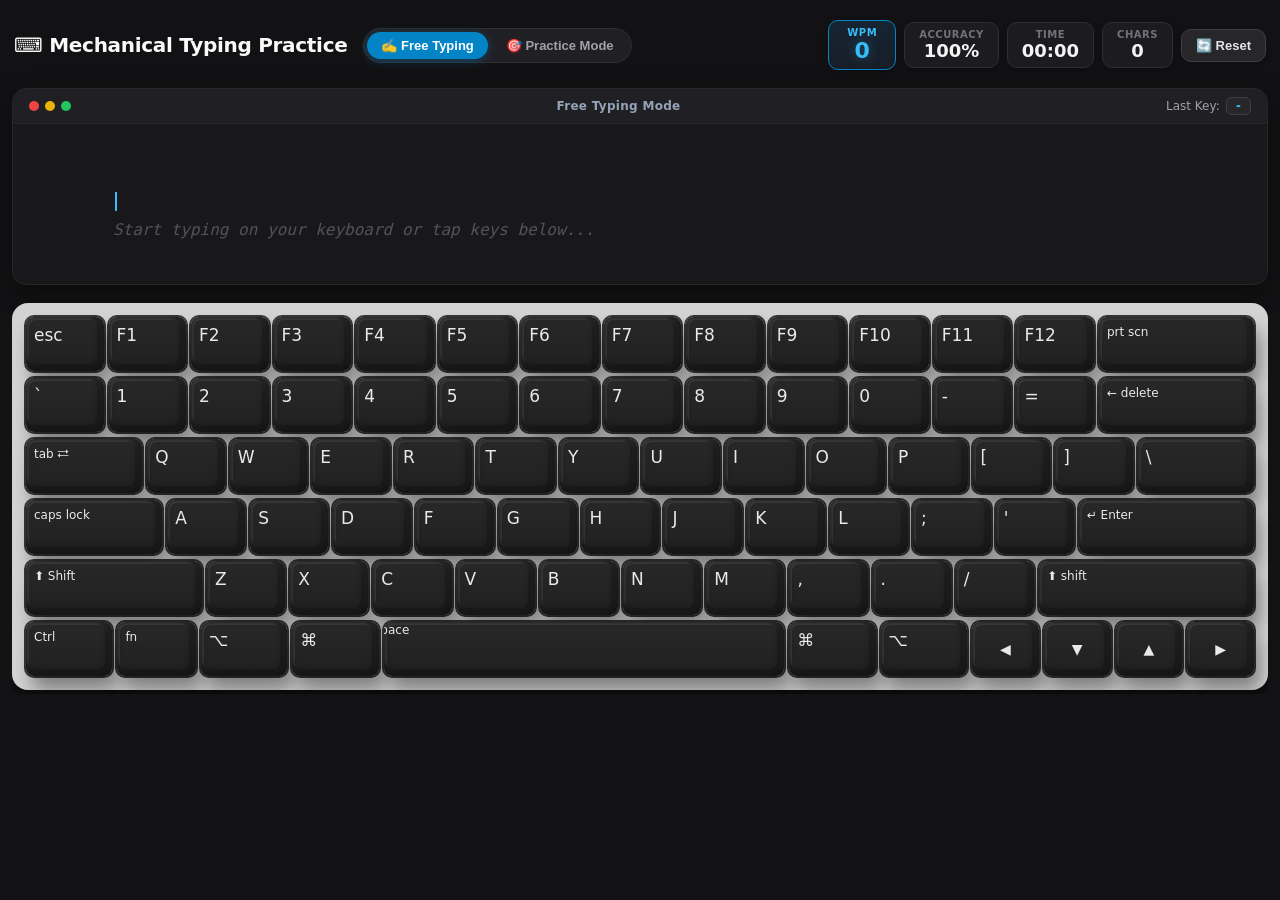
==== commit f09ede74: "upgraded to typing practice web application" ====
--- a/keyboard.html
+++ b/keyboard.html
@@ -4,265 +4,329 @@
 <head>
   <meta charset="UTF-8">
   <meta name="viewport" content="width=device-width, initial-scale=1.0">
-  <title>CSS Mechanical Keyboard</title>
+  <title>Mechanical Typing Practice</title>
   <link rel="stylesheet" href="keyboard.css">
   <script src="keyboard.js" defer></script>
 </head>
 
 <body>
-  
-  <div class="keyboard-wrapper">
-    <div class="mobile-hint">📱 Rotate to landscape or scroll horizontally for full view</div>
-    <div class="keyboard">
-      <div class="row">
-        <div class="key" data-code="Escape">
-          <div class="letter">esc</div>
-        </div>
-        <div class="key" data-code="F1">
-          <div class="letter">F1</div>
-        </div>
-        <div class="key" data-code="F2">
-          <div class="letter">F2</div>
-        </div>
-        <div class="key" data-code="F3">
-          <div class="letter">F3</div>
-        </div>
-        <div class="key" data-code="F4">
-          <div class="letter">F4</div>
-        </div>
-        <div class="key" data-code="F5">
-          <div class="letter">F5</div>
-        </div>
-        <div class="key" data-code="F6">
-          <div class="letter">F6</div>
-        </div>
-        <div class="key" data-code="F7">
-          <div class="letter">F7</div>
-        </div>
-        <div class="key" data-code="F8">
-          <div class="letter">F8</div>
-        </div>
-        <div class="key" data-code="F9">
-          <div class="letter">F9</div>
-        </div>
-        <div class="key" data-code="F10">
-          <div class="letter">F10</div>
-        </div>
-        <div class="key" data-code="F11">
-          <div class="letter">F11</div>
-        </div>
-        <div class="key" data-code="F12">
-          <div class="letter">F12</div>
-        </div>
-        <div class="key print-sc" data-code="PrintScreen">
-          <div class="letter">prt scn</div>
-        </div>
-      </div>
-
-      <div class="row">
-        <div class="key" data-code="Backquote">
-          <div class="letter">`</div>
-        </div>
-        <div class="key" data-code="Digit1">
-          <div class="letter">1</div>
-        </div>
-        <div class="key" data-code="Digit2">
-          <div class="letter">2</div>
-        </div>
-        <div class="key" data-code="Digit3">
-          <div class="letter">3</div>
-        </div>
-        <div class="key" data-code="Digit4">
-          <div class="letter">4</div>
-        </div>
-        <div class="key" data-code="Digit5">
-          <div class="letter">5</div>
-        </div>
-        <div class="key" data-code="Digit6">
-          <div class="letter">6</div>
-        </div>
-        <div class="key" data-code="Digit7">
-          <div class="letter">7</div>
-        </div>
-        <div class="key" data-code="Digit8">
-          <div class="letter">8</div>
-        </div>
-        <div class="key" data-code="Digit9">
-          <div class="letter">9</div>
-        </div>
-        <div class="key" data-code="Digit0">
-          <div class="letter">0</div>
-        </div>
-        <div class="key" data-code="Minus">
-          <div class="letter">-</div>
-        </div>
-        <div class="key" data-code="Equal">
-          <div class="letter">=</div>
-        </div>
-        <div class="key delete-key" data-code="Backspace">
-          <div class="letter">← delete</div>
-        </div>
-      </div>
-
-      <div class="row">
-        <div class="key tab-key" data-code="Tab">
-          <div class="letter">tab ⮂</div>
-        </div>
-        <div class="key" data-code="KeyQ">
-          <div class="letter">Q</div>
-        </div>
-        <div class="key" data-code="KeyW">
-          <div class="letter">W</div>
-        </div>
-        <div class="key" data-code="KeyE">
-          <div class="letter">E</div>
-        </div>
-        <div class="key" data-code="KeyR">
-          <div class="letter">R</div>
-        </div>
-        <div class="key" data-code="KeyT">
-          <div class="letter">T</div>
-        </div>
-        <div class="key" data-code="KeyY">
-          <div class="letter">Y</div>
-        </div>
-        <div class="key" data-code="KeyU">
-          <div class="letter">U</div>
-        </div>
-        <div class="key" data-code="KeyI">
-          <div class="letter">I</div>
-        </div>
-        <div class="key" data-code="KeyO">
-          <div class="letter">O</div>
-        </div>
-        <div class="key" data-code="KeyP">
-          <div class="letter">P</div>
-        </div>
-        <div class="key" data-code="BracketLeft">
-          <div class="letter">[</div>
-        </div>
-        <div class="key" data-code="BracketRight">
-          <div class="letter">]</div>
-        </div>
-        <div class="key backslash-key" data-code="Backslash">
-          <div class="letter">\</div>
-        </div>
-      </div>
-
-      <div class="row">
-        <div class="key caps-lock-key" data-code="CapsLock">
-          <div class="letter">caps lock</div>
-        </div>
-        <div class="key" data-code="KeyA">
-          <div class="letter">A</div>
-        </div>
-        <div class="key" data-code="KeyS">
-          <div class="letter">S</div>
-        </div>
-        <div class="key" data-code="KeyD">
-          <div class="letter">D</div>
-        </div>
-        <div class="key" data-code="KeyF">
-          <div class="letter">F</div>
-        </div>
-        <div class="key" data-code="KeyG">
-          <div class="letter">G</div>
-        </div>
-        <div class="key" data-code="KeyH">
-          <div class="letter">H</div>
-        </div>
-        <div class="key" data-code="KeyJ">
-          <div class="letter">J</div>
-        </div>
-        <div class="key" data-code="KeyK">
-          <div class="letter">K</div>
-        </div>
-        <div class="key" data-code="KeyL">
-          <div class="letter">L</div>
-        </div>
-        <div class="key" data-code="Semicolon">
-          <div class="letter">;</div>
-        </div>
-        <div class="key" data-code="Quote">
-          <div class="letter">'</div>
-        </div>
-        <div class="key return-key" data-code="Enter">
-          <div class="letter">↵ Enter</div>
-        </div>
-      </div>
-
-      <div class="row">
-        <div class="key shift-key" data-code="ShiftLeft">
-          <div class="letter">⬆ Shift</div>
-        </div>
-        <div class="key" data-code="KeyZ">
-          <div class="letter">Z</div>
-        </div>
-        <div class="key" data-code="KeyX">
-          <div class="letter">X</div>
-        </div>
-        <div class="key" data-code="KeyC">
-          <div class="letter">C</div>
-        </div>
-        <div class="key" data-code="KeyV">
-          <div class="letter">V</div>
-        </div>
-        <div class="key" data-code="KeyB">
-          <div class="letter">B</div>
-        </div>
-        <div class="key" data-code="KeyN">
-          <div class="letter">N</div>
-        </div>
-        <div class="key" data-code="KeyM">
-          <div class="letter">M</div>
-        </div>
-        <div class="key" data-code="Comma">
-          <div class="letter">,</div>
-        </div>
-        <div class="key" data-code="Period">
-          <div class="letter">.</div>
-        </div>
-        <div class="key" data-code="Slash">
-          <div class="letter">/</div>
-        </div>
-        <div class="key shift-key-2" data-code="ShiftRight">
-          <div class="letter">⬆ shift</div>
-        </div>
-      </div>
-
-      <div class="row">
-        <div class="key" data-code="ControlLeft">
-          <div class="letter">Ctrl</div>
-        </div>
-        <div class="key" data-code="Fn">
-          <div class="letter">fn</div>
-        </div>
-        <div class="key" data-code="AltLeft">
-          <div class="letter">⌥</div>
-        </div>
-        <div class="key" data-code="MetaLeft">
-          <div class="letter">⌘</div>
-        </div>
-        <div class="key spacekey" data-code="Space">
-          <div class="letter">space</div>
-        </div>
-        <div class="key" data-code="MetaRight">
-          <div class="letter">⌘</div>
-        </div>
-        <div class="key" data-code="AltRight">
-          <div class="letter">⌥</div>
-        </div>
-        <div class="key" data-code="ArrowLeft">
-          <div class="letter">◀</div>
-        </div>
-        <div class="key" data-code="ArrowDown">
-          <div class="letter">▼</div>
-        </div>
-        <div class="key" data-code="ArrowUp">
-          <div class="letter">▲</div>
-        </div>
-        <div class="key" data-code="ArrowRight">
-          <div class="letter">▶</div>
+  <div class="app-container">
+    <!-- Top Header & Live Stats Dashboard -->
+    <header class="app-header">
+      <div class="header-left">
+        <h1 class="app-title">⌨️ Mechanical Typing Practice</h1>
+        <div class="mode-toggle">
+          <button id="btn-free-mode" class="mode-btn active" type="button">✍️ Free Typing</button>
+          <button id="btn-practice-mode" class="mode-btn" type="button">🎯 Practice Mode</button>
+        </div>
+      </div>
+
+      <div class="stats-panel">
+        <div class="stat-card stat-wpm">
+          <span class="stat-label">WPM</span>
+          <span class="stat-value" id="stat-wpm">0</span>
+        </div>
+        <div class="stat-card">
+          <span class="stat-label">Accuracy</span>
+          <span class="stat-value" id="stat-accuracy">100%</span>
+        </div>
+        <div class="stat-card">
+          <span class="stat-label">Time</span>
+          <span class="stat-value" id="stat-time">00:00</span>
+        </div>
+        <div class="stat-card">
+          <span class="stat-label">Chars</span>
+          <span class="stat-value" id="stat-chars">0</span>
+        </div>
+        <button id="btn-reset" class="reset-btn" type="button" title="Reset Session">🔄 Reset</button>
+      </div>
+    </header>
+
+    <!-- Typing Display Screen -->
+    <div class="screen-container">
+      <div class="screen-header">
+        <div class="screen-dots">
+          <span class="dot dot-red"></span>
+          <span class="dot dot-yellow"></span>
+          <span class="dot dot-green"></span>
+        </div>
+        <div class="screen-mode-info" id="screen-mode-info">Free Typing Mode</div>
+        <div class="key-indicator">Last Key: <span id="last-key" class="last-key-badge">-</span></div>
+      </div>
+
+      <!-- Free Typing View -->
+      <div id="free-typing-view" class="typing-display">
+        <div id="typed-text" class="typed-text"></div>
+        <span class="cursor" id="free-cursor"></span>
+        <div id="screen-placeholder" class="screen-placeholder">Start typing on your keyboard or tap keys below...</div>
+      </div>
+
+      <!-- Practice Mode View -->
+      <div id="practice-typing-view" class="typing-display practice-view" style="display: none;">
+        <div id="practice-text-container" class="practice-text-container"></div>
+        <div class="practice-controls">
+          <button id="btn-new-text" class="small-btn" type="button">🎲 New Sentence</button>
+          <div id="practice-complete-msg" class="practice-complete-msg" style="display: none;">🎉 Great job! Press New Sentence to continue.</div>
+        </div>
+      </div>
+    </div>
+
+    <!-- Mobile Screen Hint -->
+    <div class="mobile-hint">📱 Rotate to landscape or scroll horizontally for full keyboard view</div>
+
+    <!-- Virtual Mechanical Keyboard -->
+    <div class="keyboard-wrapper">
+      <div class="keyboard">
+        <div class="row">
+          <div class="key" data-code="Escape">
+            <div class="letter">esc</div>
+          </div>
+          <div class="key" data-code="F1">
+            <div class="letter">F1</div>
+          </div>
+          <div class="key" data-code="F2">
+            <div class="letter">F2</div>
+          </div>
+          <div class="key" data-code="F3">
+            <div class="letter">F3</div>
+          </div>
+          <div class="key" data-code="F4">
+            <div class="letter">F4</div>
+          </div>
+          <div class="key" data-code="F5">
+            <div class="letter">F5</div>
+          </div>
+          <div class="key" data-code="F6">
+            <div class="letter">F6</div>
+          </div>
+          <div class="key" data-code="F7">
+            <div class="letter">F7</div>
+          </div>
+          <div class="key" data-code="F8">
+            <div class="letter">F8</div>
+          </div>
+          <div class="key" data-code="F9">
+            <div class="letter">F9</div>
+          </div>
+          <div class="key" data-code="F10">
+            <div class="letter">F10</div>
+          </div>
+          <div class="key" data-code="F11">
+            <div class="letter">F11</div>
+          </div>
+          <div class="key" data-code="F12">
+            <div class="letter">F12</div>
+          </div>
+          <div class="key print-sc" data-code="PrintScreen">
+            <div class="letter">prt scn</div>
+          </div>
+        </div>
+
+        <div class="row">
+          <div class="key" data-code="Backquote">
+            <div class="letter">`</div>
+          </div>
+          <div class="key" data-code="Digit1">
+            <div class="letter">1</div>
+          </div>
+          <div class="key" data-code="Digit2">
+            <div class="letter">2</div>
+          </div>
+          <div class="key" data-code="Digit3">
+            <div class="letter">3</div>
+          </div>
+          <div class="key" data-code="Digit4">
+            <div class="letter">4</div>
+          </div>
+          <div class="key" data-code="Digit5">
+            <div class="letter">5</div>
+          </div>
+          <div class="key" data-code="Digit6">
+            <div class="letter">6</div>
+          </div>
+          <div class="key" data-code="Digit7">
+            <div class="letter">7</div>
+          </div>
+          <div class="key" data-code="Digit8">
+            <div class="letter">8</div>
+          </div>
+          <div class="key" data-code="Digit9">
+            <div class="letter">9</div>
+          </div>
+          <div class="key" data-code="Digit0">
+            <div class="letter">0</div>
+          </div>
+          <div class="key" data-code="Minus">
+            <div class="letter">-</div>
+          </div>
+          <div class="key" data-code="Equal">
+            <div class="letter">=</div>
+          </div>
+          <div class="key delete-key" data-code="Backspace">
+            <div class="letter">← delete</div>
+          </div>
+        </div>
+
+        <div class="row">
+          <div class="key tab-key" data-code="Tab">
+            <div class="letter">tab ⮂</div>
+          </div>
+          <div class="key" data-code="KeyQ">
+            <div class="letter">Q</div>
+          </div>
+          <div class="key" data-code="KeyW">
+            <div class="letter">W</div>
+          </div>
+          <div class="key" data-code="KeyE">
+            <div class="letter">E</div>
+          </div>
+          <div class="key" data-code="KeyR">
+            <div class="letter">R</div>
+          </div>
+          <div class="key" data-code="KeyT">
+            <div class="letter">T</div>
+          </div>
+          <div class="key" data-code="KeyY">
+            <div class="letter">Y</div>
+          </div>
+          <div class="key" data-code="KeyU">
+            <div class="letter">U</div>
+          </div>
+          <div class="key" data-code="KeyI">
+            <div class="letter">I</div>
+          </div>
+          <div class="key" data-code="KeyO">
+            <div class="letter">O</div>
+          </div>
+          <div class="key" data-code="KeyP">
+            <div class="letter">P</div>
+          </div>
+          <div class="key" data-code="BracketLeft">
+            <div class="letter">[</div>
+          </div>
+          <div class="key" data-code="BracketRight">
+            <div class="letter">]</div>
+          </div>
+          <div class="key backslash-key" data-code="Backslash">
+            <div class="letter">\</div>
+          </div>
+        </div>
+
+        <div class="row">
+          <div class="key caps-lock-key" data-code="CapsLock">
+            <div class="letter">caps lock</div>
+          </div>
+          <div class="key" data-code="KeyA">
+            <div class="letter">A</div>
+          </div>
+          <div class="key" data-code="KeyS">
+            <div class="letter">S</div>
+          </div>
+          <div class="key" data-code="KeyD">
+            <div class="letter">D</div>
+          </div>
+          <div class="key" data-code="KeyF">
+            <div class="letter">F</div>
+          </div>
+          <div class="key" data-code="KeyG">
+            <div class="letter">G</div>
+          </div>
+          <div class="key" data-code="KeyH">
+            <div class="letter">H</div>
+          </div>
+          <div class="key" data-code="KeyJ">
+            <div class="letter">J</div>
+          </div>
+          <div class="key" data-code="KeyK">
+            <div class="letter">K</div>
+          </div>
+          <div class="key" data-code="KeyL">
+            <div class="letter">L</div>
+          </div>
+          <div class="key" data-code="Semicolon">
+            <div class="letter">;</div>
+          </div>
+          <div class="key" data-code="Quote">
+            <div class="letter">'</div>
+          </div>
+          <div class="key return-key" data-code="Enter">
+            <div class="letter">↵ Enter</div>
+          </div>
+        </div>
+
+        <div class="row">
+          <div class="key shift-key" data-code="ShiftLeft">
+            <div class="letter">⬆ Shift</div>
+          </div>
+          <div class="key" data-code="KeyZ">
+            <div class="letter">Z</div>
+          </div>
+          <div class="key" data-code="KeyX">
+            <div class="letter">X</div>
+          </div>
+          <div class="key" data-code="KeyC">
+            <div class="letter">C</div>
+          </div>
+          <div class="key" data-code="KeyV">
+            <div class="letter">V</div>
+          </div>
+          <div class="key" data-code="KeyB">
+            <div class="letter">B</div>
+          </div>
+          <div class="key" data-code="KeyN">
+            <div class="letter">N</div>
+          </div>
+          <div class="key" data-code="KeyM">
+            <div class="letter">M</div>
+          </div>
+          <div class="key" data-code="Comma">
+            <div class="letter">,</div>
+          </div>
+          <div class="key" data-code="Period">
+            <div class="letter">.</div>
+          </div>
+          <div class="key" data-code="Slash">
+            <div class="letter">/</div>
+          </div>
+          <div class="key shift-key-2" data-code="ShiftRight">
+            <div class="letter">⬆ shift</div>
+          </div>
+        </div>
+
+        <div class="row">
+          <div class="key" data-code="ControlLeft">
+            <div class="letter">Ctrl</div>
+          </div>
+          <div class="key" data-code="Fn">
+            <div class="letter">fn</div>
+          </div>
+          <div class="key" data-code="AltLeft">
+            <div class="letter">⌥</div>
+          </div>
+          <div class="key" data-code="MetaLeft">
+            <div class="letter">⌘</div>
+          </div>
+          <div class="key spacekey" data-code="Space">
+            <div class="letter">space</div>
+          </div>
+          <div class="key" data-code="MetaRight">
+            <div class="letter">⌘</div>
+          </div>
+          <div class="key" data-code="AltRight">
+            <div class="letter">⌥</div>
+          </div>
+          <div class="key" data-code="ArrowLeft">
+            <div class="letter">◀</div>
+          </div>
+          <div class="key" data-code="ArrowDown">
+            <div class="letter">▼</div>
+          </div>
+          <div class="key" data-code="ArrowUp">
+            <div class="letter">▲</div>
+          </div>
+          <div class="key" data-code="ArrowRight">
+            <div class="letter">▶</div>
+          </div>
         </div>
       </div>
     </div>
--- a/keyboard.css
+++ b/keyboard.css
@@ -3,36 +3,356 @@
 }
 
 body {
-  background-color: #121212;
+  background-color: #121214;
+  color: #e4e4e7;
   display: flex;
   justify-content: center;
-  align-items: center;
+  align-items: flex-start;
   min-height: 100vh;
   margin: 0;
-  padding: 12px;
+  padding: 16px 12px;
   font-family: system-ui, -apple-system, BlinkMacSystemFont, 'Segoe UI', Roboto, Oxygen, Ubuntu, Cantarell, sans-serif;
   overflow-x: hidden;
 }
 
-.keyboard-wrapper {
+.app-container {
   width: 100%;
-  max-width: 100%;
+  max-width: 1350px;
+  margin: 0 auto;
   display: flex;
   flex-direction: column;
-  align-items: center;
-  justify-content: center;
-  overflow-x: auto;
-  -webkit-overflow-scrolling: touch;
-  padding: 8px 0;
-}
-
+  gap: 14px;
+}
+
+/* =========================================================
+   HEADER & STATS DASHBOARD
+   ========================================================= */
+.app-header {
+  display: flex;
+  justify-content: space-between;
+  align-items: center;
+  flex-wrap: wrap;
+  gap: 12px;
+  width: 100%;
+  padding: 4px 2px;
+}
+
+.header-left {
+  display: flex;
+  align-items: center;
+  gap: 16px;
+  flex-wrap: wrap;
+}
+
+.app-title {
+  font-size: 20px;
+  font-weight: 700;
+  margin: 0;
+  color: #fafafa;
+  letter-spacing: -0.3px;
+  display: flex;
+  align-items: center;
+  gap: 8px;
+}
+
+.mode-toggle {
+  display: inline-flex;
+  background-color: #202024;
+  border: 1px solid #2e2e33;
+  border-radius: 20px;
+  padding: 3px;
+  gap: 4px;
+}
+
+.mode-btn {
+  background: transparent;
+  border: none;
+  color: #a1a1aa;
+  padding: 6px 14px;
+  font-size: 13px;
+  font-weight: 600;
+  border-radius: 16px;
+  cursor: pointer;
+  transition: all 0.15s ease-in-out;
+}
+
+.mode-btn:hover {
+  color: #ffffff;
+}
+
+.mode-btn.active {
+  background-color: #0284c7;
+  color: #ffffff;
+  box-shadow: 0 2px 8px rgba(2, 132, 199, 0.4);
+}
+
+.stats-panel {
+  display: flex;
+  align-items: center;
+  gap: 8px;
+  flex-wrap: wrap;
+}
+
+.stat-card {
+  background: #1c1c20;
+  border: 1px solid #2e2e34;
+  border-radius: 10px;
+  padding: 6px 14px;
+  display: flex;
+  flex-direction: column;
+  align-items: center;
+  min-width: 68px;
+  box-shadow: 0 2px 6px rgba(0, 0, 0, 0.25);
+}
+
+.stat-label {
+  font-size: 10px;
+  text-transform: uppercase;
+  color: #71717a;
+  font-weight: 700;
+  letter-spacing: 0.5px;
+}
+
+.stat-value {
+  font-size: 18px;
+  font-weight: 700;
+  color: #f4f4f5;
+  font-variant-numeric: tabular-nums;
+}
+
+.stat-wpm {
+  border-color: #0284c7;
+  background: linear-gradient(180deg, #162432, #181e28);
+}
+
+.stat-wpm .stat-label {
+  color: #38bdf8;
+}
+
+.stat-wpm .stat-value {
+  color: #38bdf8;
+  font-size: 22px;
+  text-shadow: 0 0 12px rgba(56, 189, 248, 0.35);
+}
+
+.reset-btn {
+  background: #27272a;
+  border: 1px solid #3f3f46;
+  color: #e4e4e7;
+  padding: 8px 14px;
+  border-radius: 10px;
+  font-size: 13px;
+  font-weight: 600;
+  cursor: pointer;
+  display: flex;
+  align-items: center;
+  gap: 4px;
+  transition: all 0.15s ease-in-out;
+  box-shadow: 0 2px 6px rgba(0, 0, 0, 0.2);
+}
+
+.reset-btn:hover {
+  background: #3f3f46;
+  color: #ffffff;
+  transform: translateY(-1px);
+}
+
+.reset-btn:active {
+  transform: translateY(1px);
+}
+
+/* =========================================================
+   TYPING DISPLAY SCREEN
+   ========================================================= */
+.screen-container {
+  background-color: #18181b;
+  border: 1px solid #27272a;
+  border-radius: 14px;
+  box-shadow: 0 8px 24px rgba(0, 0, 0, 0.45);
+  overflow: hidden;
+  width: 100%;
+}
+
+.screen-header {
+  display: flex;
+  justify-content: space-between;
+  align-items: center;
+  padding: 8px 16px;
+  background-color: #202024;
+  border-bottom: 1px solid #27272a;
+  font-size: 12px;
+  color: #a1a1aa;
+}
+
+.screen-dots {
+  display: flex;
+  gap: 6px;
+}
+
+.dot {
+  width: 10px;
+  height: 10px;
+  border-radius: 50%;
+}
+
+.dot-red { background-color: #ef4444; }
+.dot-yellow { background-color: #eab308; }
+.dot-green { background-color: #22c55e; }
+
+.screen-mode-info {
+  font-weight: 600;
+  color: #94a3b8;
+  letter-spacing: 0.3px;
+}
+
+.key-indicator {
+  display: flex;
+  align-items: center;
+  gap: 6px;
+  font-size: 12px;
+}
+
+.last-key-badge {
+  display: inline-block;
+  background: #27272a;
+  border: 1px solid #3f3f46;
+  color: #38bdf8;
+  padding: 1px 8px;
+  border-radius: 6px;
+  font-family: ui-monospace, SFMono-Regular, Menlo, monospace;
+  font-weight: 600;
+  min-width: 22px;
+  text-align: center;
+}
+
+.typing-display {
+  min-height: 105px;
+  max-height: 160px;
+  overflow-y: auto;
+  padding: 16px 20px;
+  font-family: ui-monospace, SFMono-Regular, Menlo, Monaco, Consolas, monospace;
+  font-size: 19px;
+  line-height: 1.6;
+  position: relative;
+  color: #f4f4f5;
+  white-space: pre-wrap;
+  word-break: break-word;
+}
+
+.typed-text {
+  display: inline;
+}
+
+.screen-placeholder {
+  color: #52525b;
+  user-select: none;
+  pointer-events: none;
+  font-style: italic;
+  font-size: 16px;
+}
+
+.cursor {
+  display: inline-block;
+  width: 2.5px;
+  height: 1.15em;
+  background-color: #38bdf8;
+  vertical-align: text-bottom;
+  margin-left: 2px;
+  animation: cursorBlink 1s infinite;
+}
+
+@keyframes cursorBlink {
+  0%, 49% { opacity: 1; }
+  50%, 100% { opacity: 0; }
+}
+
+/* Practice Mode Specific Styles */
+.practice-text-container {
+  font-size: 19px;
+  line-height: 1.7;
+}
+
+.char {
+  position: relative;
+  transition: color 0.05s ease;
+}
+
+.char.pending {
+  color: #71717a;
+}
+
+.char.correct {
+  color: #4ade80;
+}
+
+.char.incorrect {
+  color: #f87171;
+  background-color: rgba(248, 113, 113, 0.2);
+  border-radius: 2px;
+  text-decoration: underline;
+}
+
+.char.current {
+  color: #ffffff;
+  background-color: rgba(56, 189, 248, 0.25);
+  border-radius: 2px;
+  box-shadow: 0 0 0 1px #38bdf8;
+}
+
+.practice-controls {
+  display: flex;
+  justify-content: space-between;
+  align-items: center;
+  margin-top: 14px;
+  padding-top: 10px;
+  border-top: 1px solid #27272a;
+}
+
+.small-btn {
+  background: #27272a;
+  border: 1px solid #3f3f46;
+  color: #e4e4e7;
+  padding: 5px 12px;
+  border-radius: 8px;
+  font-size: 12px;
+  font-weight: 600;
+  cursor: pointer;
+  transition: all 0.15s ease;
+}
+
+.small-btn:hover {
+  background: #3f3f46;
+  color: #ffffff;
+}
+
+.practice-complete-msg {
+  color: #4ade80;
+  font-size: 13px;
+  font-weight: 600;
+  letter-spacing: 0.2px;
+}
+
+/* =========================================================
+   KEYBOARD WRAPPER & KEYBOARD STYLES
+   ========================================================= */
 .mobile-hint {
   display: none;
   color: #a0a0a0;
   font-size: 13px;
-  margin-bottom: 10px;
   text-align: center;
   letter-spacing: 0.3px;
+}
+
+.keyboard-wrapper {
+  width: 100%;
+  max-width: 100%;
+  display: flex;
+  flex-direction: column;
+  align-items: center;
+  justify-content: center;
+  overflow-x: auto;
+  -webkit-overflow-scrolling: touch;
+  padding: 4px 0;
 }
 
 .keyboard {
@@ -175,7 +495,7 @@
   flex: 0.85;
 }
 
-/* Modifier labels typography (smaller font for multi-letter keys) */
+/* Modifier labels typography */
 .print-sc .letter,
 .delete-key .letter,
 .tab-key .letter,
@@ -215,8 +535,10 @@
 }
 
 /* =========================================================
-   1. LAPTOPS & SMALL DESKTOPS (1024px - 1300px)
+   RESPONSIVE MEDIA QUERIES
    ========================================================= */
+
+/* 1. LAPTOPS & COMPACT DESKTOPS (1024px - 1300px) */
 @media (max-width: 1300px) {
   .keyboard {
     padding: 14px;
@@ -254,12 +576,32 @@
   .key[data-code^="Arrow"] .letter {
     font-size: 14px;
   }
-}
-
-/* =========================================================
-   2. TABLETS & LARGE MOBILE LANDSCAPE (768px - 1023px)
-   ========================================================= */
+
+  .typing-display {
+    font-size: 17px;
+    padding: 14px 18px;
+  }
+}
+
+/* 2. TABLETS & LARGE MOBILE LANDSCAPE (768px - 1023px) */
 @media (max-width: 1023px) {
+  .app-header {
+    gap: 10px;
+  }
+
+  .stat-card {
+    padding: 5px 10px;
+    min-width: 58px;
+  }
+
+  .stat-value {
+    font-size: 16px;
+  }
+
+  .stat-wpm .stat-value {
+    font-size: 19px;
+  }
+
   .keyboard {
     padding: 10px;
     gap: 6px;
@@ -309,25 +651,71 @@
   .key[data-code^="Arrow"] .letter {
     font-size: 12px;
   }
-}
-
-/* =========================================================
-   3. MOBILE DEVICES (< 768px)
-   ========================================================= */
+
+  .typing-display {
+    font-size: 16px;
+    min-height: 90px;
+    padding: 12px 16px;
+  }
+}
+
+/* 3. MOBILE SCREENS (< 768px) */
 @media (max-width: 767px) {
   body {
-    padding: 6px;
-    align-items: center;
-  }
-
-  .keyboard-wrapper {
-    justify-content: flex-start;
-    padding: 6px 2px;
+    padding: 10px 6px;
+  }
+
+  .app-header {
+    flex-direction: column;
+    align-items: stretch;
+    gap: 10px;
+  }
+
+  .header-left {
+    justify-content: space-between;
+  }
+
+  .app-title {
+    font-size: 17px;
+  }
+
+  .stats-panel {
+    justify-content: space-between;
+    width: 100%;
+  }
+
+  .stat-card {
+    flex: 1;
+    min-width: 0;
+    padding: 4px 6px;
+  }
+
+  .stat-label {
+    font-size: 9px;
+  }
+
+  .stat-value {
+    font-size: 14px;
+  }
+
+  .stat-wpm .stat-value {
+    font-size: 17px;
+  }
+
+  .reset-btn {
+    padding: 6px 10px;
+    font-size: 12px;
   }
 
   .mobile-hint {
     display: block;
     width: 100%;
+    margin-top: 2px;
+  }
+
+  .keyboard-wrapper {
+    justify-content: flex-start;
+    padding: 4px 0;
   }
 
   .keyboard {
@@ -380,4 +768,10 @@
   .key[data-code^="Arrow"] .letter {
     font-size: 11px;
   }
-}
+
+  .typing-display {
+    font-size: 14px;
+    padding: 10px 12px;
+    min-height: 80px;
+  }
+}
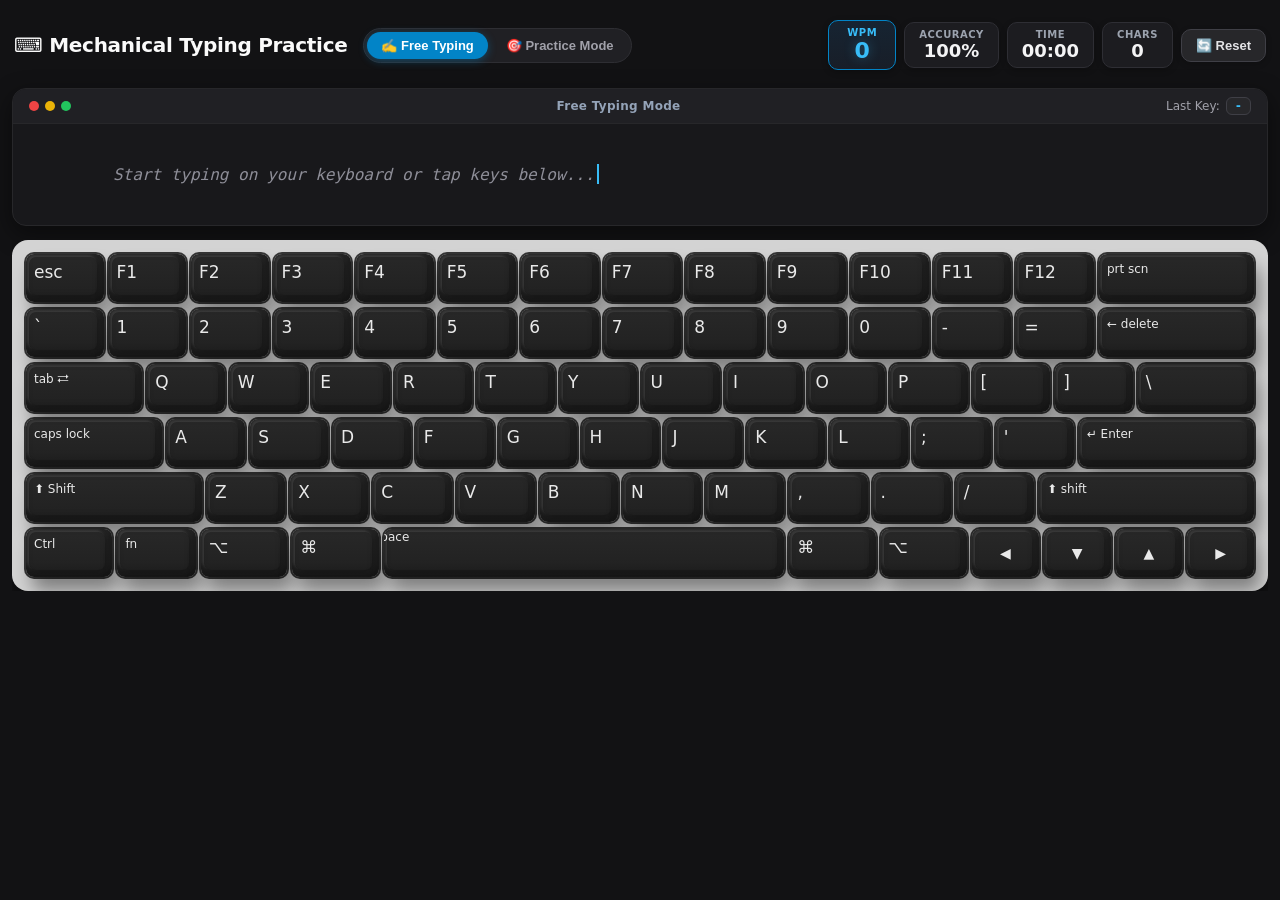
==== commit 29bd9808: "fixed error in typing display and keys adjustment" ====
--- a/keyboard.html
+++ b/keyboard.html
@@ -4,6 +4,7 @@
 <head>
   <meta charset="UTF-8">
   <meta name="viewport" content="width=device-width, initial-scale=1.0">
+  <meta name="description" content="Interactive mechanical keyboard simulator and typing practice web application with real-time WPM, accuracy tracking, and dual typing modes.">
   <title>Mechanical Typing Practice</title>
   <link rel="stylesheet" href="keyboard.css">
   <script src="keyboard.js" defer></script>
@@ -12,324 +13,322 @@
 <body>
   <div class="app-container">
     <!-- Top Header & Live Stats Dashboard -->
-    <header class="app-header">
+    <header class="app-header" role="banner">
       <div class="header-left">
         <h1 class="app-title">⌨️ Mechanical Typing Practice</h1>
-        <div class="mode-toggle">
-          <button id="btn-free-mode" class="mode-btn active" type="button">✍️ Free Typing</button>
-          <button id="btn-practice-mode" class="mode-btn" type="button">🎯 Practice Mode</button>
-        </div>
-      </div>
-
-      <div class="stats-panel">
+        <div class="mode-toggle" role="group" aria-label="Typing Mode Selection">
+          <button id="btn-free-mode" class="mode-btn active" type="button" aria-pressed="true">✍️ Free Typing</button>
+          <button id="btn-practice-mode" class="mode-btn" type="button" aria-pressed="false">🎯 Practice Mode</button>
+        </div>
+      </div>
+
+      <div class="stats-panel" role="region" aria-label="Typing Statistics" aria-live="polite">
         <div class="stat-card stat-wpm">
           <span class="stat-label">WPM</span>
-          <span class="stat-value" id="stat-wpm">0</span>
+          <span class="stat-value" id="stat-wpm" aria-label="Words per minute: 0">0</span>
         </div>
         <div class="stat-card">
           <span class="stat-label">Accuracy</span>
-          <span class="stat-value" id="stat-accuracy">100%</span>
+          <span class="stat-value" id="stat-accuracy" aria-label="Accuracy: 100 percent">100%</span>
         </div>
         <div class="stat-card">
           <span class="stat-label">Time</span>
-          <span class="stat-value" id="stat-time">00:00</span>
+          <span class="stat-value" id="stat-time" aria-label="Elapsed time: 00:00">00:00</span>
         </div>
         <div class="stat-card">
           <span class="stat-label">Chars</span>
-          <span class="stat-value" id="stat-chars">0</span>
-        </div>
-        <button id="btn-reset" class="reset-btn" type="button" title="Reset Session">🔄 Reset</button>
+          <span class="stat-value" id="stat-chars" aria-label="Characters typed: 0">0</span>
+        </div>
+        <button id="btn-reset" class="reset-btn" type="button" aria-label="Reset typing session" title="Reset Session">🔄 Reset</button>
       </div>
     </header>
 
     <!-- Typing Display Screen -->
-    <div class="screen-container">
+    <section class="screen-container" aria-label="Typing Display Screen">
       <div class="screen-header">
-        <div class="screen-dots">
+        <div class="screen-dots" aria-hidden="true">
           <span class="dot dot-red"></span>
           <span class="dot dot-yellow"></span>
           <span class="dot dot-green"></span>
         </div>
         <div class="screen-mode-info" id="screen-mode-info">Free Typing Mode</div>
-        <div class="key-indicator">Last Key: <span id="last-key" class="last-key-badge">-</span></div>
+        <div class="key-indicator">Last Key: <span id="last-key" class="last-key-badge" aria-live="polite">-</span></div>
       </div>
 
       <!-- Free Typing View -->
-      <div id="free-typing-view" class="typing-display">
-        <div id="typed-text" class="typed-text"></div>
-        <span class="cursor" id="free-cursor"></span>
-        <div id="screen-placeholder" class="screen-placeholder">Start typing on your keyboard or tap keys below...</div>
+      <div id="free-typing-view" class="typing-display" aria-label="Free typing display area">
+        <span id="screen-placeholder" class="screen-placeholder" aria-hidden="true">Start typing on your keyboard or tap keys below...</span><span id="typed-text" class="typed-text" aria-live="polite"></span><span class="cursor" id="free-cursor" aria-hidden="true"></span>
       </div>
 
       <!-- Practice Mode View -->
-      <div id="practice-typing-view" class="typing-display practice-view" style="display: none;">
-        <div id="practice-text-container" class="practice-text-container"></div>
+      <div id="practice-typing-view" class="typing-display practice-view" style="display: none;" aria-label="Practice text display area">
+        <div id="practice-text-container" class="practice-text-container" aria-live="polite"></div>
         <div class="practice-controls">
-          <button id="btn-new-text" class="small-btn" type="button">🎲 New Sentence</button>
-          <div id="practice-complete-msg" class="practice-complete-msg" style="display: none;">🎉 Great job! Press New Sentence to continue.</div>
-        </div>
-      </div>
-    </div>
+          <button id="btn-new-text" class="small-btn" type="button" aria-label="Load a new practice sentence">🎲 New Sentence</button>
+          <div id="practice-complete-msg" class="practice-complete-msg" style="display: none;" role="status">🎉 Great job! Press New Sentence to continue.</div>
+        </div>
+      </div>
+    </section>
 
     <!-- Mobile Screen Hint -->
-    <div class="mobile-hint">📱 Rotate to landscape or scroll horizontally for full keyboard view</div>
+    <div class="mobile-hint" aria-hidden="true">📱 Rotate to landscape or scroll horizontally for full keyboard view</div>
 
     <!-- Virtual Mechanical Keyboard -->
-    <div class="keyboard-wrapper">
+    <main class="keyboard-wrapper" role="region" aria-label="Virtual Mechanical Keyboard">
       <div class="keyboard">
         <div class="row">
-          <div class="key" data-code="Escape">
+          <div class="key" data-code="Escape" role="button" tabindex="-1" aria-label="Escape">
             <div class="letter">esc</div>
           </div>
-          <div class="key" data-code="F1">
+          <div class="key" data-code="F1" role="button" tabindex="-1" aria-label="Function 1">
             <div class="letter">F1</div>
           </div>
-          <div class="key" data-code="F2">
+          <div class="key" data-code="F2" role="button" tabindex="-1" aria-label="Function 2">
             <div class="letter">F2</div>
           </div>
-          <div class="key" data-code="F3">
+          <div class="key" data-code="F3" role="button" tabindex="-1" aria-label="Function 3">
             <div class="letter">F3</div>
           </div>
-          <div class="key" data-code="F4">
+          <div class="key" data-code="F4" role="button" tabindex="-1" aria-label="Function 4">
             <div class="letter">F4</div>
           </div>
-          <div class="key" data-code="F5">
+          <div class="key" data-code="F5" role="button" tabindex="-1" aria-label="Function 5">
             <div class="letter">F5</div>
           </div>
-          <div class="key" data-code="F6">
+          <div class="key" data-code="F6" role="button" tabindex="-1" aria-label="Function 6">
             <div class="letter">F6</div>
           </div>
-          <div class="key" data-code="F7">
+          <div class="key" data-code="F7" role="button" tabindex="-1" aria-label="Function 7">
             <div class="letter">F7</div>
           </div>
-          <div class="key" data-code="F8">
+          <div class="key" data-code="F8" role="button" tabindex="-1" aria-label="Function 8">
             <div class="letter">F8</div>
           </div>
-          <div class="key" data-code="F9">
+          <div class="key" data-code="F9" role="button" tabindex="-1" aria-label="Function 9">
             <div class="letter">F9</div>
           </div>
-          <div class="key" data-code="F10">
+          <div class="key" data-code="F10" role="button" tabindex="-1" aria-label="Function 10">
             <div class="letter">F10</div>
           </div>
-          <div class="key" data-code="F11">
+          <div class="key" data-code="F11" role="button" tabindex="-1" aria-label="Function 11">
             <div class="letter">F11</div>
           </div>
-          <div class="key" data-code="F12">
+          <div class="key" data-code="F12" role="button" tabindex="-1" aria-label="Function 12">
             <div class="letter">F12</div>
           </div>
-          <div class="key print-sc" data-code="PrintScreen">
+          <div class="key print-sc" data-code="PrintScreen" role="button" tabindex="-1" aria-label="Print Screen">
             <div class="letter">prt scn</div>
           </div>
         </div>
 
         <div class="row">
-          <div class="key" data-code="Backquote">
+          <div class="key" data-code="Backquote" role="button" tabindex="-1" aria-label="Backquote and Tilde">
             <div class="letter">`</div>
           </div>
-          <div class="key" data-code="Digit1">
+          <div class="key" data-code="Digit1" role="button" tabindex="-1" aria-label="1 and Exclamation">
             <div class="letter">1</div>
           </div>
-          <div class="key" data-code="Digit2">
+          <div class="key" data-code="Digit2" role="button" tabindex="-1" aria-label="2 and At">
             <div class="letter">2</div>
           </div>
-          <div class="key" data-code="Digit3">
+          <div class="key" data-code="Digit3" role="button" tabindex="-1" aria-label="3 and Hash">
             <div class="letter">3</div>
           </div>
-          <div class="key" data-code="Digit4">
+          <div class="key" data-code="Digit4" role="button" tabindex="-1" aria-label="4 and Dollar">
             <div class="letter">4</div>
           </div>
-          <div class="key" data-code="Digit5">
+          <div class="key" data-code="Digit5" role="button" tabindex="-1" aria-label="5 and Percent">
             <div class="letter">5</div>
           </div>
-          <div class="key" data-code="Digit6">
+          <div class="key" data-code="Digit6" role="button" tabindex="-1" aria-label="6 and Caret">
             <div class="letter">6</div>
           </div>
-          <div class="key" data-code="Digit7">
+          <div class="key" data-code="Digit7" role="button" tabindex="-1" aria-label="7 and Ampersand">
             <div class="letter">7</div>
           </div>
-          <div class="key" data-code="Digit8">
+          <div class="key" data-code="Digit8" role="button" tabindex="-1" aria-label="8 and Asterisk">
             <div class="letter">8</div>
           </div>
-          <div class="key" data-code="Digit9">
+          <div class="key" data-code="Digit9" role="button" tabindex="-1" aria-label="9 and Left Parenthesis">
             <div class="letter">9</div>
           </div>
-          <div class="key" data-code="Digit0">
+          <div class="key" data-code="Digit0" role="button" tabindex="-1" aria-label="0 and Right Parenthesis">
             <div class="letter">0</div>
           </div>
-          <div class="key" data-code="Minus">
+          <div class="key" data-code="Minus" role="button" tabindex="-1" aria-label="Minus and Underscore">
             <div class="letter">-</div>
           </div>
-          <div class="key" data-code="Equal">
+          <div class="key" data-code="Equal" role="button" tabindex="-1" aria-label="Equal and Plus">
             <div class="letter">=</div>
           </div>
-          <div class="key delete-key" data-code="Backspace">
+          <div class="key delete-key" data-code="Backspace" role="button" tabindex="-1" aria-label="Backspace or Delete">
             <div class="letter">← delete</div>
           </div>
         </div>
 
         <div class="row">
-          <div class="key tab-key" data-code="Tab">
+          <div class="key tab-key" data-code="Tab" role="button" tabindex="-1" aria-label="Tab">
             <div class="letter">tab ⮂</div>
           </div>
-          <div class="key" data-code="KeyQ">
+          <div class="key" data-code="KeyQ" role="button" tabindex="-1" aria-label="Q">
             <div class="letter">Q</div>
           </div>
-          <div class="key" data-code="KeyW">
+          <div class="key" data-code="KeyW" role="button" tabindex="-1" aria-label="W">
             <div class="letter">W</div>
           </div>
-          <div class="key" data-code="KeyE">
+          <div class="key" data-code="KeyE" role="button" tabindex="-1" aria-label="E">
             <div class="letter">E</div>
           </div>
-          <div class="key" data-code="KeyR">
+          <div class="key" data-code="KeyR" role="button" tabindex="-1" aria-label="R">
             <div class="letter">R</div>
           </div>
-          <div class="key" data-code="KeyT">
+          <div class="key" data-code="KeyT" role="button" tabindex="-1" aria-label="T">
             <div class="letter">T</div>
           </div>
-          <div class="key" data-code="KeyY">
+          <div class="key" data-code="KeyY" role="button" tabindex="-1" aria-label="Y">
             <div class="letter">Y</div>
           </div>
-          <div class="key" data-code="KeyU">
+          <div class="key" data-code="KeyU" role="button" tabindex="-1" aria-label="U">
             <div class="letter">U</div>
           </div>
-          <div class="key" data-code="KeyI">
+          <div class="key" data-code="KeyI" role="button" tabindex="-1" aria-label="I">
             <div class="letter">I</div>
           </div>
-          <div class="key" data-code="KeyO">
+          <div class="key" data-code="KeyO" role="button" tabindex="-1" aria-label="O">
             <div class="letter">O</div>
           </div>
-          <div class="key" data-code="KeyP">
+          <div class="key" data-code="KeyP" role="button" tabindex="-1" aria-label="P">
             <div class="letter">P</div>
           </div>
-          <div class="key" data-code="BracketLeft">
+          <div class="key" data-code="BracketLeft" role="button" tabindex="-1" aria-label="Left Bracket and Brace">
             <div class="letter">[</div>
           </div>
-          <div class="key" data-code="BracketRight">
+          <div class="key" data-code="BracketRight" role="button" tabindex="-1" aria-label="Right Bracket and Brace">
             <div class="letter">]</div>
           </div>
-          <div class="key backslash-key" data-code="Backslash">
+          <div class="key backslash-key" data-code="Backslash" role="button" tabindex="-1" aria-label="Backslash and Pipe">
             <div class="letter">\</div>
           </div>
         </div>
 
         <div class="row">
-          <div class="key caps-lock-key" data-code="CapsLock">
+          <div class="key caps-lock-key" data-code="CapsLock" role="button" tabindex="-1" aria-label="Caps Lock">
             <div class="letter">caps lock</div>
           </div>
-          <div class="key" data-code="KeyA">
+          <div class="key" data-code="KeyA" role="button" tabindex="-1" aria-label="A">
             <div class="letter">A</div>
           </div>
-          <div class="key" data-code="KeyS">
+          <div class="key" data-code="KeyS" role="button" tabindex="-1" aria-label="S">
             <div class="letter">S</div>
           </div>
-          <div class="key" data-code="KeyD">
+          <div class="key" data-code="KeyD" role="button" tabindex="-1" aria-label="D">
             <div class="letter">D</div>
           </div>
-          <div class="key" data-code="KeyF">
+          <div class="key" data-code="KeyF" role="button" tabindex="-1" aria-label="F">
             <div class="letter">F</div>
           </div>
-          <div class="key" data-code="KeyG">
+          <div class="key" data-code="KeyG" role="button" tabindex="-1" aria-label="G">
             <div class="letter">G</div>
           </div>
-          <div class="key" data-code="KeyH">
+          <div class="key" data-code="KeyH" role="button" tabindex="-1" aria-label="H">
             <div class="letter">H</div>
           </div>
-          <div class="key" data-code="KeyJ">
+          <div class="key" data-code="KeyJ" role="button" tabindex="-1" aria-label="J">
             <div class="letter">J</div>
           </div>
-          <div class="key" data-code="KeyK">
+          <div class="key" data-code="KeyK" role="button" tabindex="-1" aria-label="K">
             <div class="letter">K</div>
           </div>
-          <div class="key" data-code="KeyL">
+          <div class="key" data-code="KeyL" role="button" tabindex="-1" aria-label="L">
             <div class="letter">L</div>
           </div>
-          <div class="key" data-code="Semicolon">
+          <div class="key" data-code="Semicolon" role="button" tabindex="-1" aria-label="Semicolon and Colon">
             <div class="letter">;</div>
           </div>
-          <div class="key" data-code="Quote">
+          <div class="key" data-code="Quote" role="button" tabindex="-1" aria-label="Quote and Double Quote">
             <div class="letter">'</div>
           </div>
-          <div class="key return-key" data-code="Enter">
+          <div class="key return-key" data-code="Enter" role="button" tabindex="-1" aria-label="Enter or Return">
             <div class="letter">↵ Enter</div>
           </div>
         </div>
 
         <div class="row">
-          <div class="key shift-key" data-code="ShiftLeft">
+          <div class="key shift-key" data-code="ShiftLeft" role="button" tabindex="-1" aria-label="Left Shift">
             <div class="letter">⬆ Shift</div>
           </div>
-          <div class="key" data-code="KeyZ">
+          <div class="key" data-code="KeyZ" role="button" tabindex="-1" aria-label="Z">
             <div class="letter">Z</div>
           </div>
-          <div class="key" data-code="KeyX">
+          <div class="key" data-code="KeyX" role="button" tabindex="-1" aria-label="X">
             <div class="letter">X</div>
           </div>
-          <div class="key" data-code="KeyC">
+          <div class="key" data-code="KeyC" role="button" tabindex="-1" aria-label="C">
             <div class="letter">C</div>
           </div>
-          <div class="key" data-code="KeyV">
+          <div class="key" data-code="KeyV" role="button" tabindex="-1" aria-label="V">
             <div class="letter">V</div>
           </div>
-          <div class="key" data-code="KeyB">
+          <div class="key" data-code="KeyB" role="button" tabindex="-1" aria-label="B">
             <div class="letter">B</div>
           </div>
-          <div class="key" data-code="KeyN">
+          <div class="key" data-code="KeyN" role="button" tabindex="-1" aria-label="N">
             <div class="letter">N</div>
           </div>
-          <div class="key" data-code="KeyM">
+          <div class="key" data-code="KeyM" role="button" tabindex="-1" aria-label="M">
             <div class="letter">M</div>
           </div>
-          <div class="key" data-code="Comma">
+          <div class="key" data-code="Comma" role="button" tabindex="-1" aria-label="Comma and Less Than">
             <div class="letter">,</div>
           </div>
-          <div class="key" data-code="Period">
+          <div class="key" data-code="Period" role="button" tabindex="-1" aria-label="Period and Greater Than">
             <div class="letter">.</div>
           </div>
-          <div class="key" data-code="Slash">
+          <div class="key" data-code="Slash" role="button" tabindex="-1" aria-label="Slash and Question Mark">
             <div class="letter">/</div>
           </div>
-          <div class="key shift-key-2" data-code="ShiftRight">
+          <div class="key shift-key-2" data-code="ShiftRight" role="button" tabindex="-1" aria-label="Right Shift">
             <div class="letter">⬆ shift</div>
           </div>
         </div>
 
         <div class="row">
-          <div class="key" data-code="ControlLeft">
+          <div class="key" data-code="ControlLeft" role="button" tabindex="-1" aria-label="Control">
             <div class="letter">Ctrl</div>
           </div>
-          <div class="key" data-code="Fn">
+          <div class="key" data-code="Fn" role="button" tabindex="-1" aria-label="Function">
             <div class="letter">fn</div>
           </div>
-          <div class="key" data-code="AltLeft">
+          <div class="key" data-code="AltLeft" role="button" tabindex="-1" aria-label="Left Option or Alt">
             <div class="letter">⌥</div>
           </div>
-          <div class="key" data-code="MetaLeft">
+          <div class="key" data-code="MetaLeft" role="button" tabindex="-1" aria-label="Left Command or Windows Key">
             <div class="letter">⌘</div>
           </div>
-          <div class="key spacekey" data-code="Space">
+          <div class="key spacekey" data-code="Space" role="button" tabindex="-1" aria-label="Spacebar">
             <div class="letter">space</div>
           </div>
-          <div class="key" data-code="MetaRight">
+          <div class="key" data-code="MetaRight" role="button" tabindex="-1" aria-label="Right Command or Windows Key">
             <div class="letter">⌘</div>
           </div>
-          <div class="key" data-code="AltRight">
+          <div class="key" data-code="AltRight" role="button" tabindex="-1" aria-label="Right Option or Alt">
             <div class="letter">⌥</div>
           </div>
-          <div class="key" data-code="ArrowLeft">
+          <div class="key" data-code="ArrowLeft" role="button" tabindex="-1" aria-label="Left Arrow">
             <div class="letter">◀</div>
           </div>
-          <div class="key" data-code="ArrowDown">
+          <div class="key" data-code="ArrowDown" role="button" tabindex="-1" aria-label="Down Arrow">
             <div class="letter">▼</div>
           </div>
-          <div class="key" data-code="ArrowUp">
+          <div class="key" data-code="ArrowUp" role="button" tabindex="-1" aria-label="Up Arrow">
             <div class="letter">▲</div>
           </div>
-          <div class="key" data-code="ArrowRight">
+          <div class="key" data-code="ArrowRight" role="button" tabindex="-1" aria-label="Right Arrow">
             <div class="letter">▶</div>
           </div>
         </div>
       </div>
-    </div>
+    </main>
   </div>
 </body>
 </html>
--- a/keyboard.css
+++ b/keyboard.css
@@ -22,6 +22,28 @@
   display: flex;
   flex-direction: column;
   gap: 14px;
+}
+
+/* =========================================================
+   ACCESSIBILITY & FOCUS VISIBLE STYLES
+   ========================================================= */
+button:focus-visible,
+.key:focus-visible {
+  outline: 2px solid #38bdf8;
+  outline-offset: 2px;
+}
+
+@media (prefers-reduced-motion: reduce) {
+  *, *::before, *::after {
+    animation-duration: 0.01ms !important;
+    animation-iteration-count: 1 !important;
+    transition-duration: 0.01ms !important;
+    scroll-behavior: auto !important;
+  }
+  .cursor {
+    animation: none;
+    opacity: 1;
+  }
 }
 
 /* =========================================================
@@ -73,6 +95,7 @@
   font-weight: 600;
   border-radius: 16px;
   cursor: pointer;
+  touch-action: manipulation;
   transition: all 0.15s ease-in-out;
 }
 
@@ -108,7 +131,7 @@
 .stat-label {
   font-size: 10px;
   text-transform: uppercase;
-  color: #71717a;
+  color: #9ca3af; /* High contrast WCAG AA compliant */
   font-weight: 700;
   letter-spacing: 0.5px;
 }
@@ -144,6 +167,7 @@
   font-size: 13px;
   font-weight: 600;
   cursor: pointer;
+  touch-action: manipulation;
   display: flex;
   align-items: center;
   gap: 4px;
@@ -226,13 +250,13 @@
 }
 
 .typing-display {
-  min-height: 105px;
-  max-height: 160px;
+  min-height: 80px;
+  max-height: 125px;
   overflow-y: auto;
-  padding: 16px 20px;
+  padding: 12px 18px;
   font-family: ui-monospace, SFMono-Regular, Menlo, Monaco, Consolas, monospace;
-  font-size: 19px;
-  line-height: 1.6;
+  font-size: 18px;
+  line-height: 1.5;
   position: relative;
   color: #f4f4f5;
   white-space: pre-wrap;
@@ -241,10 +265,12 @@
 
 .typed-text {
   display: inline;
+  color: #f4f4f5;
+  white-space: pre-wrap;
 }
 
 .screen-placeholder {
-  color: #52525b;
+  color: #8e8e98; /* High contrast WCAG AA compliant */
   user-select: none;
   pointer-events: none;
   font-style: italic;
@@ -268,8 +294,8 @@
 
 /* Practice Mode Specific Styles */
 .practice-text-container {
-  font-size: 19px;
-  line-height: 1.7;
+  font-size: 18px;
+  line-height: 1.5;
 }
 
 .char {
@@ -278,7 +304,7 @@
 }
 
 .char.pending {
-  color: #71717a;
+  color: #9ca3af; /* High contrast WCAG AA compliant */
 }
 
 .char.correct {
@@ -303,8 +329,8 @@
   display: flex;
   justify-content: space-between;
   align-items: center;
-  margin-top: 14px;
-  padding-top: 10px;
+  margin-top: 8px;
+  padding-top: 6px;
   border-top: 1px solid #27272a;
 }
 
@@ -317,6 +343,7 @@
   font-size: 12px;
   font-weight: 600;
   cursor: pointer;
+  touch-action: manipulation;
   transition: all 0.15s ease;
 }
 
@@ -352,7 +379,7 @@
   justify-content: center;
   overflow-x: auto;
   -webkit-overflow-scrolling: touch;
-  padding: 4px 0;
+  padding: 0;
 }
 
 .keyboard {
@@ -381,7 +408,7 @@
   position: relative;
   flex: 1;
   min-width: 0;
-  height: 62px;
+  height: 52px;
   cursor: pointer;
   border-radius: 9px;
   background: linear-gradient(180deg, #282828, #202020);
@@ -395,6 +422,7 @@
     transform 0.08s ease-in-out,
     box-shadow 0.08s ease-in;
   user-select: none;
+  touch-action: manipulation;
   -webkit-tap-highlight-color: transparent;
 
   &::before {
@@ -416,9 +444,9 @@
     position: absolute;
     z-index: 1;
     left: 10px;
-    top: 10px;
+    top: 8px;
     color: #e9e9e9;
-    font-size: 20px;
+    font-size: 19px;
     white-space: nowrap;
     pointer-events: none;
     transition: transform 0.08s ease-in-out;
@@ -446,6 +474,19 @@
       transform: translateY(1px);
     }
   }
+}
+
+/* CapsLock Active Indicator Light */
+.key.caps-lock-key.active-caps {
+  box-shadow:
+    inset -4px 0 4px rgba(0, 0, 0, 0.2),
+    inset 0 -4px 4px rgba(0, 0, 0, 0.3),
+    0 0 0 2px #22c55e,
+    0 0 10px rgba(34, 197, 94, 0.45);
+}
+
+.key.caps-lock-key.active-caps .letter {
+  color: #4ade80;
 }
 
 /* Key size proportional flex weights (Exact 15.0 units per row) */
@@ -550,7 +591,7 @@
   }
 
   .key {
-    height: 54px;
+    height: 48px;
     border-radius: 8px;
 
     .letter {
@@ -579,7 +620,8 @@
 
   .typing-display {
     font-size: 17px;
-    padding: 14px 18px;
+    padding: 12px 18px;
+    max-height: 125px;
   }
 }
 
@@ -654,8 +696,9 @@
 
   .typing-display {
     font-size: 16px;
-    min-height: 90px;
-    padding: 12px 16px;
+    min-height: 75px;
+    max-height: 115px;
+    padding: 10px 14px;
   }
 }
 
